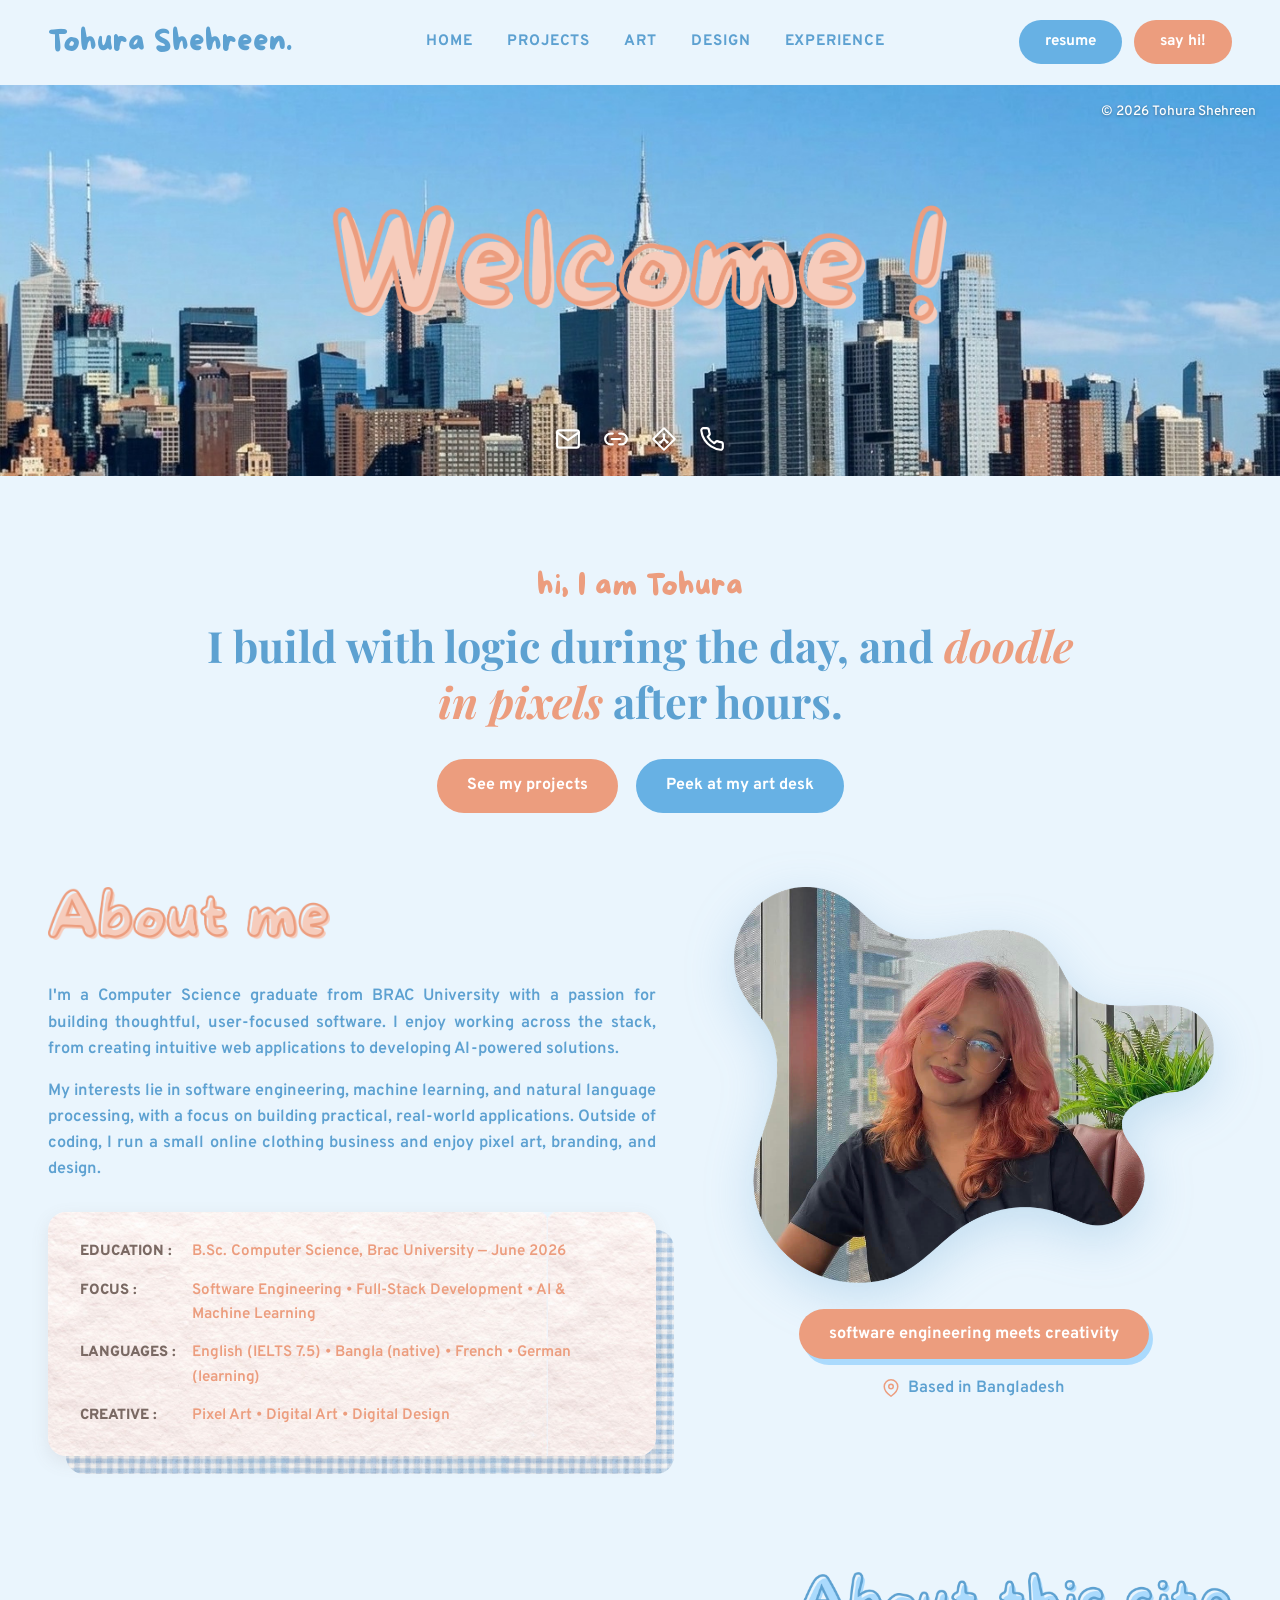
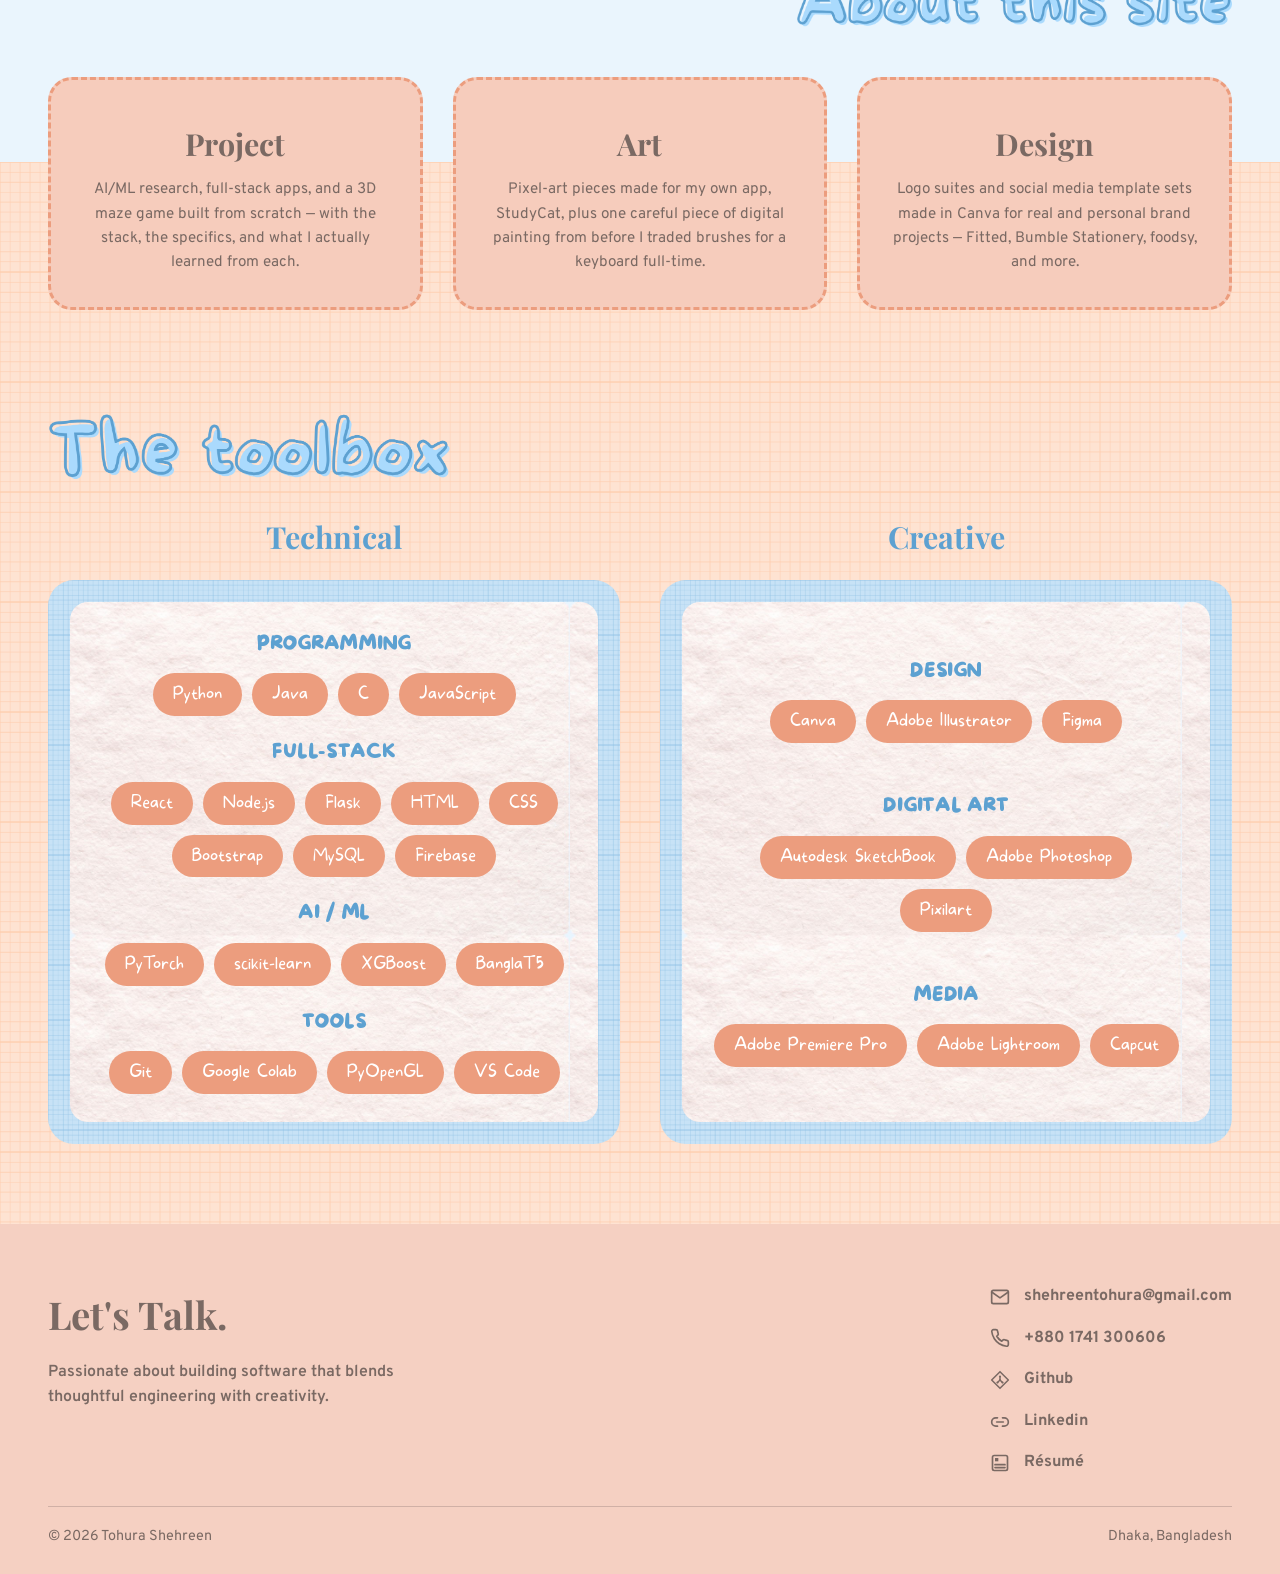
==== index.html @ 6f920553 "Add files via upload" ====
<!DOCTYPE html>
<html lang="en">
<head>
<meta charset="UTF-8">
<meta name="viewport" content="width=device-width, initial-scale=1.0">
<title>Tohura Shehreen — Portfolio</title>
<meta name="description" content="Tohura Shehreen — Computer Science graduate who builds with logic during the day and doodles in pixels after hours.">
<link rel="stylesheet" href="home.css">
</head>
<body class="home">

<header class="site-nav">
  <div class="wrap nav-inner">
    <a href="index.html" class="logo">Tohura Shehreen.</a>
    <nav class="nav-links" id="navLinks">
      <a href="index.html">HOME</a>
      <a href="projects.html">PROJECTS</a>
      <a href="art.html">ART</a>
      <a href="design.html">DESIGN</a>
      <a href="experience.html">EXPERIENCE</a>
      <a href="assets/Tohura_Shehreen_Resume.pdf" target="_blank" rel="noopener" class="nav-mobile-only">RESUME</a>
      <a href="mailto:shehreentohura@gmail.com" class="nav-mobile-only">SAY HI!</a>
    </nav>
    <div class="nav-actions">
      <a class="btn btn-blue" href="assets/Tohura_Shehreen_Resume.pdf" target="_blank" rel="noopener">resume</a>
      <a class="btn btn-coral" href="mailto:shehreentohura@gmail.com">say hi!</a>
      <button class="menu-toggle" id="menuToggle" aria-label="Toggle menu" aria-expanded="false"><span></span></button>
    </div>
  </div>
</header>

<section class="hero">
  <img src="assets/img/hero-skyline.jpg" alt="New York City skyline on a clear day" class="hero-photo">
  <span class="hero-copyright">© 2026 Tohura Shehreen</span>
  <img src="assets/img/text-welcome.png" alt="Welcome!" class="hero-welcome">
  <div class="hero-icons">
    <a href="mailto:shehreentohura@gmail.com" aria-label="Email me">
      <svg viewBox="0 0 24 24" fill="none" stroke="currentColor" stroke-width="2" stroke-linecap="round" stroke-linejoin="round"><path d="M4 4h16c1.1 0 2 .9 2 2v12c0 1.1-.9 2-2 2H4c-1.1 0-2-.9-2-2V6c0-1.1.9-2 2-2z"/><polyline points="22,6 12,13 2,6"/></svg>
    </a>
    <a href="https://www.linkedin.com/" target="_blank" rel="noopener" aria-label="LinkedIn">
      <svg viewBox="0 0 24 24" fill="none" stroke="currentColor" stroke-width="2" stroke-linecap="round" stroke-linejoin="round"><path d="M9 17H7A5 5 0 0 1 7 7h2"/><path d="M15 7h2a5 5 0 1 1 0 10h-2"/><line x1="8" y1="12" x2="16" y2="12"/></svg>
    </a>
    <a href="https://github.com/tohura-shehreen" target="_blank" rel="noopener" aria-label="GitHub">
      <svg viewBox="0 0 24 24" fill="none" stroke="currentColor" stroke-width="1.8" stroke-linecap="round" stroke-linejoin="round"><path d="M12 2 L22 12 L12 22 L2 12 Z"/><circle cx="12" cy="8" r="1.3" fill="currentColor" stroke="none"/><circle cx="9" cy="15" r="1.3" fill="currentColor" stroke="none"/><circle cx="15" cy="15" r="1.3" fill="currentColor" stroke="none"/><line x1="12" y1="9.3" x2="12" y2="12"/><line x1="12" y1="12" x2="9" y2="15"/><line x1="12" y1="12" x2="15" y2="15"/></svg>
    </a>
    <a href="tel:+8801741300606" aria-label="Call me">
      <svg viewBox="0 0 24 24" fill="none" stroke="currentColor" stroke-width="2" stroke-linecap="round" stroke-linejoin="round"><path d="M22 16.92v3a2 2 0 0 1-2.18 2 19.79 19.79 0 0 1-8.63-3.07 19.5 19.5 0 0 1-6-6 19.79 19.79 0 0 1-3.07-8.67A2 2 0 0 1 4.11 2h3a2 2 0 0 1 2 1.72c.127.96.361 1.903.7 2.81a2 2 0 0 1-.45 2.11L8.09 9.91a16 16 0 0 0 6 6l1.27-1.27a2 2 0 0 1 2.11-.45c.907.339 1.85.573 2.81.7A2 2 0 0 1 22 16.92z"/></svg>
    </a>
  </div>
</section>

<main>

  <section class="intro">
    <div class="wrap">
      <p class="hi script">hi, I am Tohura</p>
      <h1>I build with logic during the day, and <em>doodle in pixels</em> after hours.</h1>
      <div class="intro-actions">
        <a class="btn btn-coral" href="projects.html">See my projects</a>
        <a class="btn btn-blue" href="art.html">Peek at my art desk</a>
      </div>
    </div>
  </section>

  <section class="about-me" id="about">
    <div class="wrap about-grid">
      <div>
        <img src="assets/img/text-aboutme.png" alt="About me" class="heading-img heading-aboutme">
        <p>I'm a Computer Science graduate from BRAC University with a passion for building thoughtful, user-focused software. I enjoy working across the stack, from creating intuitive web applications to developing AI-powered solutions.</p>
        <p>My interests lie in software engineering, machine learning, and natural language processing, with a focus on building practical, real-world applications. Outside of coding, I run a small online clothing business and enjoy pixel art, branding, and design.</p>

        <div class="fact-card">
          <div class="ribbon" aria-hidden="true"></div>
          <dl class="card">
            <dt>EDUCATION</dt>
            <dd>B.Sc. Computer Science, Brac University — June 2026</dd>
            <dt>FOCUS</dt>
            <dd>Software Engineering • Full-Stack Development • AI &amp; Machine Learning</dd>
            <dt>LANGUAGES</dt>
            <dd>English (IELTS 7.5) • Bangla (native) • French • German (learning)</dd>
            <dt>CREATIVE</dt>
            <dd>Pixel Art • Digital Art • Digital Design</dd>
          </dl>
        </div>
      </div>

      <div class="about-photo">
        <div class="blob-frame">
          <img src="assets/img/portrait-blob.png" alt="Portrait of Tohura Shehreen indoors, with pink hair and glasses, in front of a window with a plant.">
        </div>
        <div class="tagline-badge">
          <span>software engineering meets creativity</span>
        </div>
        <p class="based-in">
          <svg viewBox="0 0 24 24" fill="none" stroke="currentColor" stroke-width="2" stroke-linecap="round" stroke-linejoin="round"><path d="M21 10c0 7-9 13-9 13s-9-6-9-13a9 9 0 0 1 18 0z"/><circle cx="12" cy="10" r="3"/></svg>
          Based in Bangladesh
        </p>
      </div>
    </div>
  </section>

  <div class="checker-wrap">
  <section class="about-site">
    <div class="wrap">
      <div class="about-site-head">
        <img src="assets/img/text-aboutsite.png" alt="About this site" class="heading-img heading-aboutsite">
      </div>
      <div class="site-cards">
        <a class="site-card" href="projects.html">
          <h3>Project</h3>
          <p>AI/ML research, full-stack apps, and a 3D maze game built from scratch — with the stack, the specifics, and what I actually learned from each.</p>
        </a>
        <a class="site-card" href="art.html">
          <h3>Art</h3>
          <p>Pixel-art pieces made for my own app, StudyCat, plus one careful piece of digital painting from before I traded brushes for a keyboard full-time.</p>
        </a>
        <a class="site-card" href="design.html">
          <h3>Design</h3>
          <p>Logo suites and social media template sets made in Canva for real and personal brand projects — Fitted, Bumble Stationery, foodsy, and more.</p>
        </a>
      </div>
    </div>
  </section>

  <section class="toolbox" id="experience">
    <div class="wrap">
      <img src="assets/img/text-toolbox.png" alt="The toolbox" class="heading-img heading-toolbox">
      <div class="toolbox-cols">

        <div class="toolbox-col technical">
          <h3>Technical</h3>
          <div class="gingham-frame">
            <div class="paper-panel">
              <div class="tool-group">
                <h4>PROGRAMMING</h4>
                <div class="tool-chips">
                  <span>Python</span><span>Java</span><span>C</span><span>JavaScript</span>
                </div>
              </div>
              <div class="tool-group">
                <h4>FULL-STACK</h4>
                <div class="tool-chips">
                  <span>React</span><span>Node.js</span><span>Flask</span><span>HTML</span><span>CSS</span><span>Bootstrap</span><span>MySQL</span><span>Firebase</span>
                </div>
              </div>
              <div class="tool-group">
                <h4>AI / ML</h4>
                <div class="tool-chips">
                  <span>PyTorch</span><span>scikit-learn</span><span>XGBoost</span><span>BanglaT5</span>
                </div>
              </div>
              <div class="tool-group">
                <h4>TOOLS</h4>
                <div class="tool-chips">
                  <span>Git</span><span>Google Colab</span><span>PyOpenGL</span><span>VS Code</span>
                </div>
              </div>
            </div>
          </div>
        </div>

        <div class="toolbox-col creative">
          <h3>Creative</h3>
          <div class="gingham-frame">
            <div class="paper-panel">
              <div class="tool-group">
                <h4>DESIGN</h4>
                <div class="tool-chips">
                  <span>Canva</span><span>Adobe Illustrator</span><span>Figma</span>
                </div>
              </div>
              <div class="tool-group">
                <h4>DIGITAL ART</h4>
                <div class="tool-chips">
                  <span>Autodesk SketchBook</span><span>Adobe Photoshop</span><span>Pixilart</span>
                </div>
              </div>
              <div class="tool-group">
                <h4>MEDIA</h4>
                <div class="tool-chips">
                  <span>Adobe Premiere Pro</span><span>Adobe Lightroom</span><span>Capcut</span>
                </div>
              </div>
            </div>
          </div>
        </div>

      </div>
    </div>
  </section>
  </div>

</main>

<footer class="site-footer">
  <div class="wrap">
    <div class="footer-grid">
      <div>
        <h2>Let's Talk.</h2>
        <p>Passionate about building software that blends thoughtful engineering with creativity.</p>
      </div>
      <ul class="contact-list">
        <li>
          <svg viewBox="0 0 24 24" fill="none" stroke="currentColor" stroke-width="2" stroke-linecap="round" stroke-linejoin="round"><path d="M4 4h16c1.1 0 2 .9 2 2v12c0 1.1-.9 2-2 2H4c-1.1 0-2-.9-2-2V6c0-1.1.9-2 2-2z"/><polyline points="22,6 12,13 2,6"/></svg>
          <a href="mailto:shehreentohura@gmail.com">shehreentohura@gmail.com</a>
        </li>
        <li>
          <svg viewBox="0 0 24 24" fill="none" stroke="currentColor" stroke-width="2" stroke-linecap="round" stroke-linejoin="round"><path d="M22 16.92v3a2 2 0 0 1-2.18 2 19.79 19.79 0 0 1-8.63-3.07 19.5 19.5 0 0 1-6-6 19.79 19.79 0 0 1-3.07-8.67A2 2 0 0 1 4.11 2h3a2 2 0 0 1 2 1.72c.127.96.361 1.903.7 2.81a2 2 0 0 1-.45 2.11L8.09 9.91a16 16 0 0 0 6 6l1.27-1.27a2 2 0 0 1 2.11-.45c.907.339 1.85.573 2.81.7A2 2 0 0 1 22 16.92z"/></svg>
          <a href="tel:+8801741300606">+880 1741 300606</a>
        </li>
        <li>
          <svg viewBox="0 0 24 24" fill="none" stroke="currentColor" stroke-width="1.8" stroke-linecap="round" stroke-linejoin="round"><path d="M12 2 L22 12 L12 22 L2 12 Z"/><circle cx="12" cy="8" r="1.3" fill="currentColor" stroke="none"/><circle cx="9" cy="15" r="1.3" fill="currentColor" stroke="none"/><circle cx="15" cy="15" r="1.3" fill="currentColor" stroke="none"/><line x1="12" y1="9.3" x2="12" y2="12"/><line x1="12" y1="12" x2="9" y2="15"/><line x1="12" y1="12" x2="15" y2="15"/></svg>
          <a href="https://github.com/tohura-shehreen" target="_blank" rel="noopener">Github</a>
        </li>
        <li>
          <svg viewBox="0 0 24 24" fill="none" stroke="currentColor" stroke-width="2" stroke-linecap="round" stroke-linejoin="round"><path d="M9 17H7A5 5 0 0 1 7 7h2"/><path d="M15 7h2a5 5 0 1 1 0 10h-2"/><line x1="8" y1="12" x2="16" y2="12"/></svg>
          <a href="https://www.linkedin.com/" target="_blank" rel="noopener">Linkedin</a>
        </li>
        <li>
          <svg viewBox="0 0 24 24" fill="none" stroke="currentColor" stroke-width="2" stroke-linecap="round" stroke-linejoin="round"><rect x="3" y="3" width="18" height="18" rx="2"/><rect x="6" y="6" width="4" height="4" fill="currentColor" stroke="none"/><line x1="6" y1="14" x2="18" y2="14"/><line x1="6" y1="17.5" x2="18" y2="17.5"/></svg>
          <a href="assets/Tohura_Shehreen_Resume.pdf" target="_blank" rel="noopener">Résumé</a>
        </li>
      </ul>
    </div>
    <div class="footer-bottom">
      <span>© 2026 Tohura Shehreen</span>
      <span>Dhaka, Bangladesh</span>
    </div>
  </div>
</footer>

<script>
  const toggle = document.getElementById('menuToggle');
  const links = document.getElementById('navLinks');
  if (toggle && links) {
    toggle.addEventListener('click', () => {
      const open = links.classList.toggle('open');
      toggle.setAttribute('aria-expanded', String(open));
    });
  }
</script>
</body>
</html>
---- home.css ----
/* =========================================================
   TOHURA SHEHREEN — HOME PAGE (exact redesign)
   Fonts: More Sugar (script), Playful Display (bubble display),
   Playfair Display (serif), Overpass (body/sans)
   ========================================================= */

@import url('https://fonts.googleapis.com/css2?family=Overpass:wght@400;500;600;700;800&family=Playfair+Display:ital,wght@0,600;0,700;0,800;1,600;1,700&family=Shantell+Sans:wght@300;400;500;700&family=Fredoka:wght@500;600;700&display=swap');

/* ---------------------------------------------------------
   Local font files — drop your .ttf files into assets/fonts/
   using these exact names (or edit the paths below to match
   whatever you named them). TTF works natively in all
   browsers, no conversion needed.
---------------------------------------------------------- */
@font-face{
  font-family: 'More Sugar';
  src: url('assets/fonts/MoreSugar-Regular.ttf') format('truetype');
  font-weight: 400;
  font-display: swap;
}
@font-face{
  font-family: 'More Sugar';
  src: url('assets/fonts/MoreSugar-Thin.ttf') format('truetype');
  font-weight: 300;
  font-display: swap;
}
@font-face{
  font-family: 'Playful Display';
  src: url('assets/fonts/PlayfulDisplay-Regular.ttf') format('truetype');
  font-weight: 600;
  font-display: swap;
}

:root{
  /* colors sampled directly from the mockup */
  --page-bg:     #EAF5FD;
  --blue:        #5DA1D1;
  --blue-btn:    #67B1E4;
  --blue-fill:   #AADAFD;
  --coral:       #EC9D7E;
  --peach-fill:  #F6CCBC;
  --peach-card:  #F6CCBC;
  --footer-peach:#F5D0C2;
  --ink:         #7A6963;
  --white: #ffffff;

  --font-script: 'More Sugar', 'Shantell Sans', cursive;
  --font-display: 'Playful Display', 'Fredoka', sans-serif;
  --font-serif: 'Playfair Display', Georgia, serif;
  --font-body: 'Overpass', sans-serif;
}

*, *::before, *::after{ box-sizing: border-box; }

body.home{
  margin: 0;
  background: var(--page-bg);
  color: var(--ink);
  font-family: var(--font-body);
  line-height: 1.6;
  -webkit-font-smoothing: antialiased;
}

.home img{ max-width: 100%; display: block; }
.home a{ text-decoration: none; color: inherit; }
.home ul{ margin:0; padding:0; list-style:none; }

.home .wrap{
  max-width: 1280px;
  margin: 0 auto;
  padding: 0 48px;
}

/* bubble / outlined display text — approximates "Playful Display" */
.bubble{
  font-family: var(--font-display);
  font-weight: 700;
  letter-spacing: 0.01em;
  -webkit-text-stroke: 2.5px var(--coral);
  paint-order: stroke fill;
  color: var(--peach-fill);
  text-shadow: 3px 4px 0 rgba(236,157,126,0.45);
  display: inline-block;
}
.bubble.blue{
  -webkit-text-stroke: 2.5px var(--blue);
  color: var(--blue-fill);
  text-shadow: 3px 4px 0 rgba(93,161,209,0.35);
}

/* handwritten script — approximates "More Sugar" */
.script{
  font-family: var(--font-script);
  color: var(--coral);
}

/* =========================================================
   NAV
   ========================================================= */
.home .site-nav{
  background: var(--page-bg);
  padding: 18px 0;
}
.home .nav-inner{
  display: flex;
  align-items: center;
  justify-content: space-between;
  gap: 24px;
}
.home .logo{
  font-family: var(--font-script);
  font-weight: 400;
  font-size: 1.9rem;
  color: var(--blue);
}
.home .nav-links{
  display: flex;
  gap: 34px;
}
.home .nav-links a{
  font-family: var(--font-body);
  font-weight: 700;
  font-size: 0.95rem;
  letter-spacing: 0.06em;
  color: var(--blue);
  text-transform: uppercase;
}
.home .nav-links a:hover{ opacity: 0.75; }
.home .nav-mobile-only{ display: none; }
.home .nav-actions{ display: flex; gap: 12px; }
.home .btn{
  display: inline-flex;
  align-items: center;
  padding: 10px 26px;
  border-radius: 999px;
  font-family: var(--font-body);
  font-weight: 700;
  font-size: 0.95rem;
}
.home .btn-blue{ background: var(--blue-btn); color: #fff; }
.home .btn-coral{ background: var(--coral); color: #fff; }
.home .btn:hover{ filter: brightness(1.06); }

.home .menu-toggle{
  display: none;
  background: var(--white);
  border: 1.5px solid var(--blue);
  border-radius: 10px;
  width: 40px; height: 38px;
  align-items: center; justify-content: center;
}
.home .menu-toggle span, .home .menu-toggle span::before, .home .menu-toggle span::after{
  content:""; display:block; width: 18px; height: 2px; background: var(--blue); position: relative; border-radius: 2px;
}
.home .menu-toggle span::before{ position:absolute; top:-6px; }
.home .menu-toggle span::after{ position:absolute; top:6px; }

/* =========================================================
   HERO BANNER
   ========================================================= */
.home .hero{
  position: relative;
  width: 100%;
  line-height: 0;
  overflow: hidden;
}
.home .hero-photo{ width: 100%; height: auto; display: block; }

.home .hero-copyright{
  position: absolute;
  top: 18px; right: 24px;
  color: #fff;
  font-family: var(--font-body);
  font-size: 0.85rem;
  font-weight: 500;
  text-shadow: 0 1px 3px rgba(0,0,0,0.35);
  line-height: normal;
}

.home .hero-welcome{
  position: absolute;
  top: 46%; left: 50%;
  transform: translate(-50%, -50%);
  width: clamp(340px, 48vw, 680px);
  height: auto;
}

.home .hero-icons{
  position: absolute;
  bottom: 6%; left: 50%;
  transform: translateX(-50%);
  display: flex;
  gap: 22px;
  line-height: normal;
}
.home .hero-icons a{
  display: flex;
  align-items: center;
  justify-content: center;
  color: #fff;
  transition: transform 0.25s var(--ease, ease), filter 0.25s ease;
}
.home .hero-icons svg{
  width: 26px; height: 26px;
  transition: width 0.25s var(--ease, ease), height 0.25s var(--ease, ease);
  filter: drop-shadow(0 1px 3px rgba(0,0,0,0.35));
}
.home .hero-icons a:hover svg,
.home .hero-icons a:focus-visible svg{
  width: 38px; height: 38px;
}
.home .hero-icons a:hover,
.home .hero-icons a:focus-visible{
  transform: translateY(-4px);
}
.home .hero-icons a:focus-visible{ outline: none; }

/* =========================================================
   INTRO
   ========================================================= */
.home .intro{
  text-align: center;
  padding: 56px 0 44px;
}
.home .intro .hi{
  font-size: 1.9rem;
  font-weight: 400;
  margin-bottom: 6px;
}
.home .intro h1{
  font-family: var(--font-serif);
  font-weight: 700;
  color: var(--blue);
  font-size: clamp(1.9rem, 3.6vw, 2.7rem);
  line-height: 1.3;
  max-width: 900px;
  margin: 0 auto;
}
.home .intro h1 em{
  font-style: italic;
  color: var(--coral);
}
.home .intro-actions{
  margin-top: 30px;
  display: flex;
  justify-content: center;
  gap: 18px;
}
.home .intro-actions .btn{ padding: 14px 30px; font-size: 1rem; }

/* =========================================================
   ABOUT ME
   ========================================================= */
.home .about-me{ padding: 30px 0 70px; }
.home .about-grid{
  display: grid;
  grid-template-columns: 1fr 0.85fr;
  gap: 60px;
  align-items: start;
}
.home .heading-aboutme{
  width: clamp(200px, 22vw, 300px);
  margin: 0 0 18px;
}
.home .about-me p{
  color: var(--blue);
  font-weight: 600;
  text-align: justify;
  margin-bottom: 16px;
  font-size: 1.02rem;
}

.home .fact-card{
  position: relative;
  margin-top: 30px;
  width: fit-content;
  max-width: 100%;
}
.home .fact-card .ribbon{
  position: absolute;
  right: -18px;
  bottom: -18px;
  width: 100%;
  height: 100%;
  background-image: url('assets/textures/gingham-blue.jpg');
  background-size: 220px;
  border-radius: 18px;
  z-index: 0;
}
.home .fact-card .card{
  position: relative;
  z-index: 1;
  background-image: url('assets/textures/paper.jpg');
  background-size: 500px;
  border-radius: 18px;
  padding: 28px 32px;
  display: grid;
  grid-template-columns: auto 1fr;
  gap: 14px 16px;
  box-shadow: 0 6px 18px rgba(122,105,99,0.12);
}
.home .fact-card dt{
  font-weight: 800;
  font-size: 0.92rem;
  color: var(--ink);
  white-space: nowrap;
}
.home .fact-card dt::after{ content: " :"; }
.home .fact-card dd{
  margin: 0;
  font-weight: 600;
  color: var(--coral);
  font-size: 0.95rem;
}

.home .about-photo{ text-align: center; }
.home .blob-frame{
  width: min(480px, 100%);
  margin: 0 auto;
  filter: drop-shadow(0 14px 24px rgba(93,161,209,0.28));
}
.home .blob-frame img{ width: 100%; height: auto; display: block; }

.home .tagline-badge{
  display: inline-block;
  position: relative;
  margin-top: 26px;
}
.home .tagline-badge::before{
  content: "";
  position: absolute;
  inset: 4px -4px -6px 4px;
  background: var(--blue-fill);
  border-radius: 999px;
  z-index: 0;
}
.home .tagline-badge span{
  position: relative;
  z-index: 1;
  display: block;
  background: var(--coral);
  color: #fff;
  font-weight: 700;
  padding: 12px 30px;
  border-radius: 999px;
  font-size: 1.02rem;
}
.home .based-in{
  margin-top: 16px;
  color: var(--blue);
  font-weight: 700;
  display: flex;
  align-items: center;
  justify-content: center;
  gap: 8px;
}
.home .based-in svg{ width: 18px; height: 18px; color: var(--coral); }

/* =========================================================
   ABOUT THIS SITE
   ========================================================= */
.home .checker-wrap{
  position: relative;
  overflow: hidden;
}
.home .checker-wrap::before{
  content: "";
  position: absolute;
  left: 0; right: 0; top: 220px; bottom: 0;
  background-image: url('assets/textures/checkered-peach.png');
  background-repeat: repeat;
  background-size: 110px 110px;
  z-index: 0;
}
.home .checker-wrap .wrap{ position: relative; z-index: 1; }

.home .about-site{
  padding: 30px 0 60px;
  position: relative;
}
.home .about-site .wrap{ position: relative; z-index: 1; }
.home .about-site-head{
  text-align: right;
  margin-bottom: 40px;
}
.home .heading-img{ height: auto; display: inline-block; }
.home .heading-aboutsite{ width: clamp(280px, 34vw, 460px); }

.home .site-cards{
  display: grid;
  grid-template-columns: repeat(3, 1fr);
  gap: 30px;
}
.home .site-card{
  background: var(--peach-card);
  border: 3px dashed var(--coral);
  border-radius: 24px;
  padding: 40px 26px 32px;
  position: relative;
  text-align: center;
}
.home .site-card h3{
  font-family: var(--font-serif);
  font-weight: 700;
  color: var(--ink);
  font-size: 1.9rem;
  margin: 0 0 10px;
}
.home .site-card p{
  color: var(--ink);
  font-size: 0.95rem;
  margin: 0;
}

/* =========================================================
   TOOLBOX
   ========================================================= */
.home .toolbox{ padding: 40px 0 80px; }
.home .heading-toolbox{
  width: clamp(260px, 32vw, 420px);
  display: block;
  margin-bottom: 30px;
}
.home .toolbox-cols{
  display: grid;
  grid-template-columns: 1fr 1fr;
  gap: 40px;
  align-items: stretch;
}
.home .toolbox-col{
  display: flex;
  flex-direction: column;
}
.home .toolbox-col h3{
  font-family: var(--font-serif);
  font-weight: 700;
  font-size: 1.9rem;
  text-align: center;
  margin: 0 0 18px;
}
.home .toolbox-col.technical h3{ color: var(--blue); }
.home .toolbox-col.creative h3{ color: var(--blue); }

.home .gingham-frame{
  padding: 22px;
  border-radius: 26px;
  flex: 1;
  display: flex;
  flex-direction: column;
}
.home .toolbox-col.technical .gingham-frame{
  background-image: url('assets/textures/checkered-blue.png');
  background-size: 55px 55px;
}
.home .toolbox-col.creative .gingham-frame{
  background-image: url('assets/textures/checkered-blue.png');
  background-size: 55px 55px;
}
.home .paper-panel{
  background-image: url('assets/textures/paper.jpg');
  background-size: 500px;
  border-radius: 18px;
  padding: 28px 30px;
  flex: 1;
  display: flex;
  flex-direction: column;
  justify-content: space-evenly;
}
.home .tool-group{ margin-bottom: 22px; }
.home .tool-group:last-child{ margin-bottom: 0; }
.home .tool-group h4{
  text-align: center;
  font-family: var(--font-script);
  font-weight: 700;
  letter-spacing: 0.04em;
  color: var(--blue);
  font-size: 1.15rem;
  margin: 0 0 14px;
}
.home .tool-chips{
  display: flex;
  flex-wrap: wrap;
  justify-content: center;
  gap: 10px;
}
.home .tool-chips span{
  background: var(--coral);
  color: #fff;
  font-family: var(--font-script);
  font-weight: 300;
  font-size: 1.05rem;
  padding: 8px 20px;
  border-radius: 999px;
}

/* =========================================================
   FOOTER
   ========================================================= */
.home .site-footer{
  background: var(--footer-peach);
  padding: 60px 0 26px;
}
.home .footer-grid{
  display: flex;
  justify-content: space-between;
  gap: 30px;
  flex-wrap: wrap;
  padding-bottom: 30px;
}
.home .footer-grid h2{
  font-family: var(--font-serif);
  font-weight: 700;
  font-size: 2.4rem;
  color: var(--ink);
  margin: 0 0 14px;
}
.home .footer-grid > div:first-child p{
  color: var(--ink);
  font-weight: 600;
  max-width: 36ch;
  margin: 0;
}
.home .contact-list{
  display: grid;
  gap: 16px;
  margin-left: auto;
  width: fit-content;
}
.home .contact-list li{
  display: grid;
  grid-template-columns: 24px 1fr;
  align-items: center;
  gap: 12px;
  font-weight: 700;
  color: var(--ink);
}
.home .contact-list li a{
  justify-self: start;
  display: inline-block;
  transform-origin: left center;
  transition: transform 0.25s ease;
}
.home .contact-list svg{
  width: 20px; height: 20px;
  flex-shrink: 0;
  justify-self: center;
  transition: transform 0.25s ease;
}
.home .contact-list li:hover svg{ transform: scale(1.35); }
.home .contact-list li:hover a{ transform: scale(1.15); }
.home .footer-bottom{
  border-top: 1px solid rgba(122,105,99,0.3);
  padding-top: 18px;
  display: flex;
  justify-content: space-between;
  font-size: 0.9rem;
  color: var(--ink);
}

/* =========================================================
   RESPONSIVE
   ========================================================= */
@media (max-width: 980px){
  .home .about-grid{ grid-template-columns: 1fr; }
  .home .site-cards{ grid-template-columns: 1fr; }
  .home .toolbox-cols{ grid-template-columns: 1fr; }
  .home .site-card{ padding-top: 40px; }
  .home .about-photo{ order: -1; }
}

@media (max-width: 720px){
  .home .wrap{ padding: 0 22px; }
  .home .nav-inner{ position: relative; }
  .home .nav-links{ display: none; }
  .home .nav-actions .btn{ display: none; }
  .home .menu-toggle{ display: flex; }
  .home .nav-links.open{
    display: flex;
    position: absolute;
    top: calc(100% + 18px); left: 0; right: 0;
    background: var(--page-bg);
    flex-direction: column;
    padding: 16px 22px 22px;
    gap: 14px;
    z-index: 20;
    box-shadow: 0 12px 20px rgba(93,161,209,0.15);
    border-radius: 0 0 18px 18px;
  }
  .home .nav-links.open a{ font-size: 1rem; }
  .home .nav-links.open .nav-mobile-only{
    display: inline-flex;
    margin-top: 4px;
    padding: 10px 20px;
    border-radius: 999px;
    width: fit-content;
    font-weight: 700;
  }
  .home .nav-links.open a.nav-mobile-only:nth-of-type(1),
  .home .nav-links.open a[href*="Resume"]{ background: var(--blue-btn); color: #fff; }
  .home .nav-links.open a[href^="mailto"]{ background: var(--coral); color: #fff; }
  .home .site-nav{ position: relative; }
  .home .hero-hotspots a{ width: 30px; height: 30px; }
  .home .footer-grid{ flex-direction: column; }
  .home .contact-list{ margin-left: 0; }
  .home .footer-bottom{ flex-direction: column; gap: 6px; }
}

@media (max-width: 480px){
  .home .logo{ font-size: 1.5rem; }
  .home .intro-actions{ flex-direction: column; align-items: center; }
}
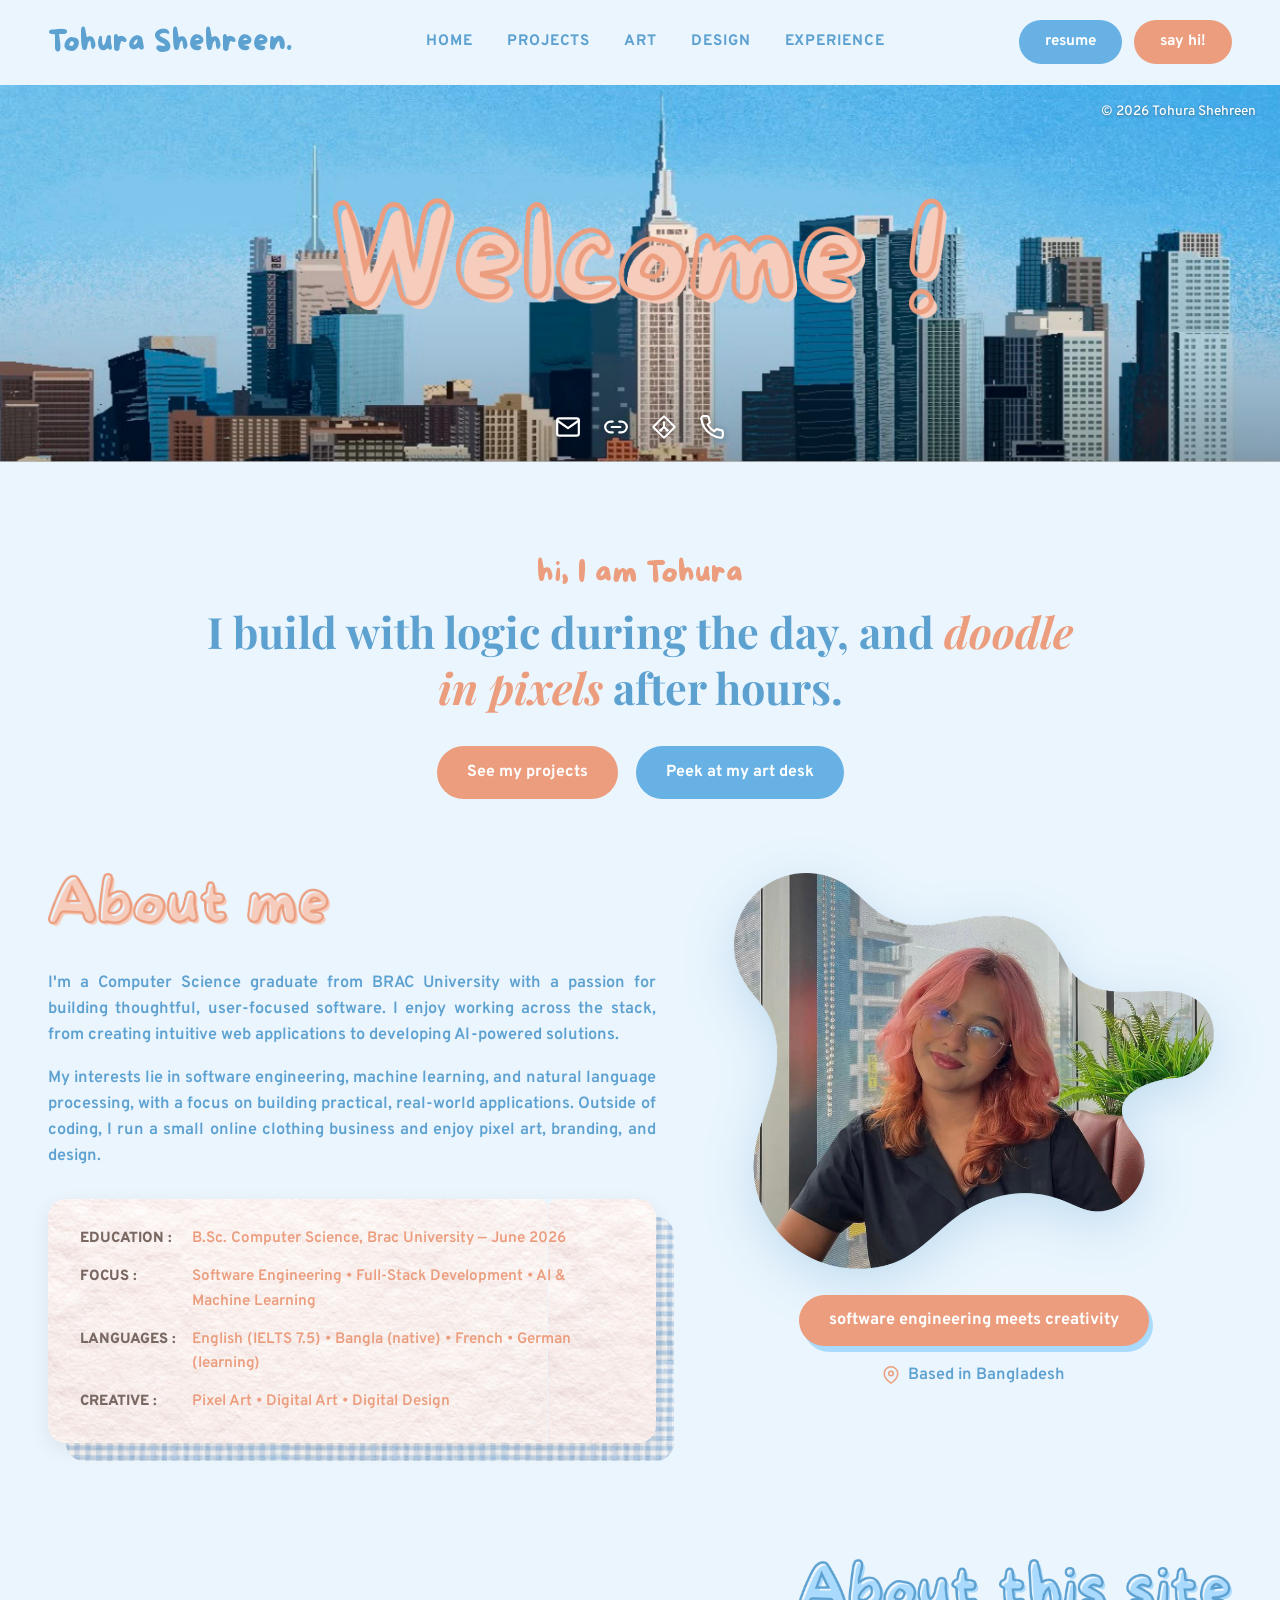
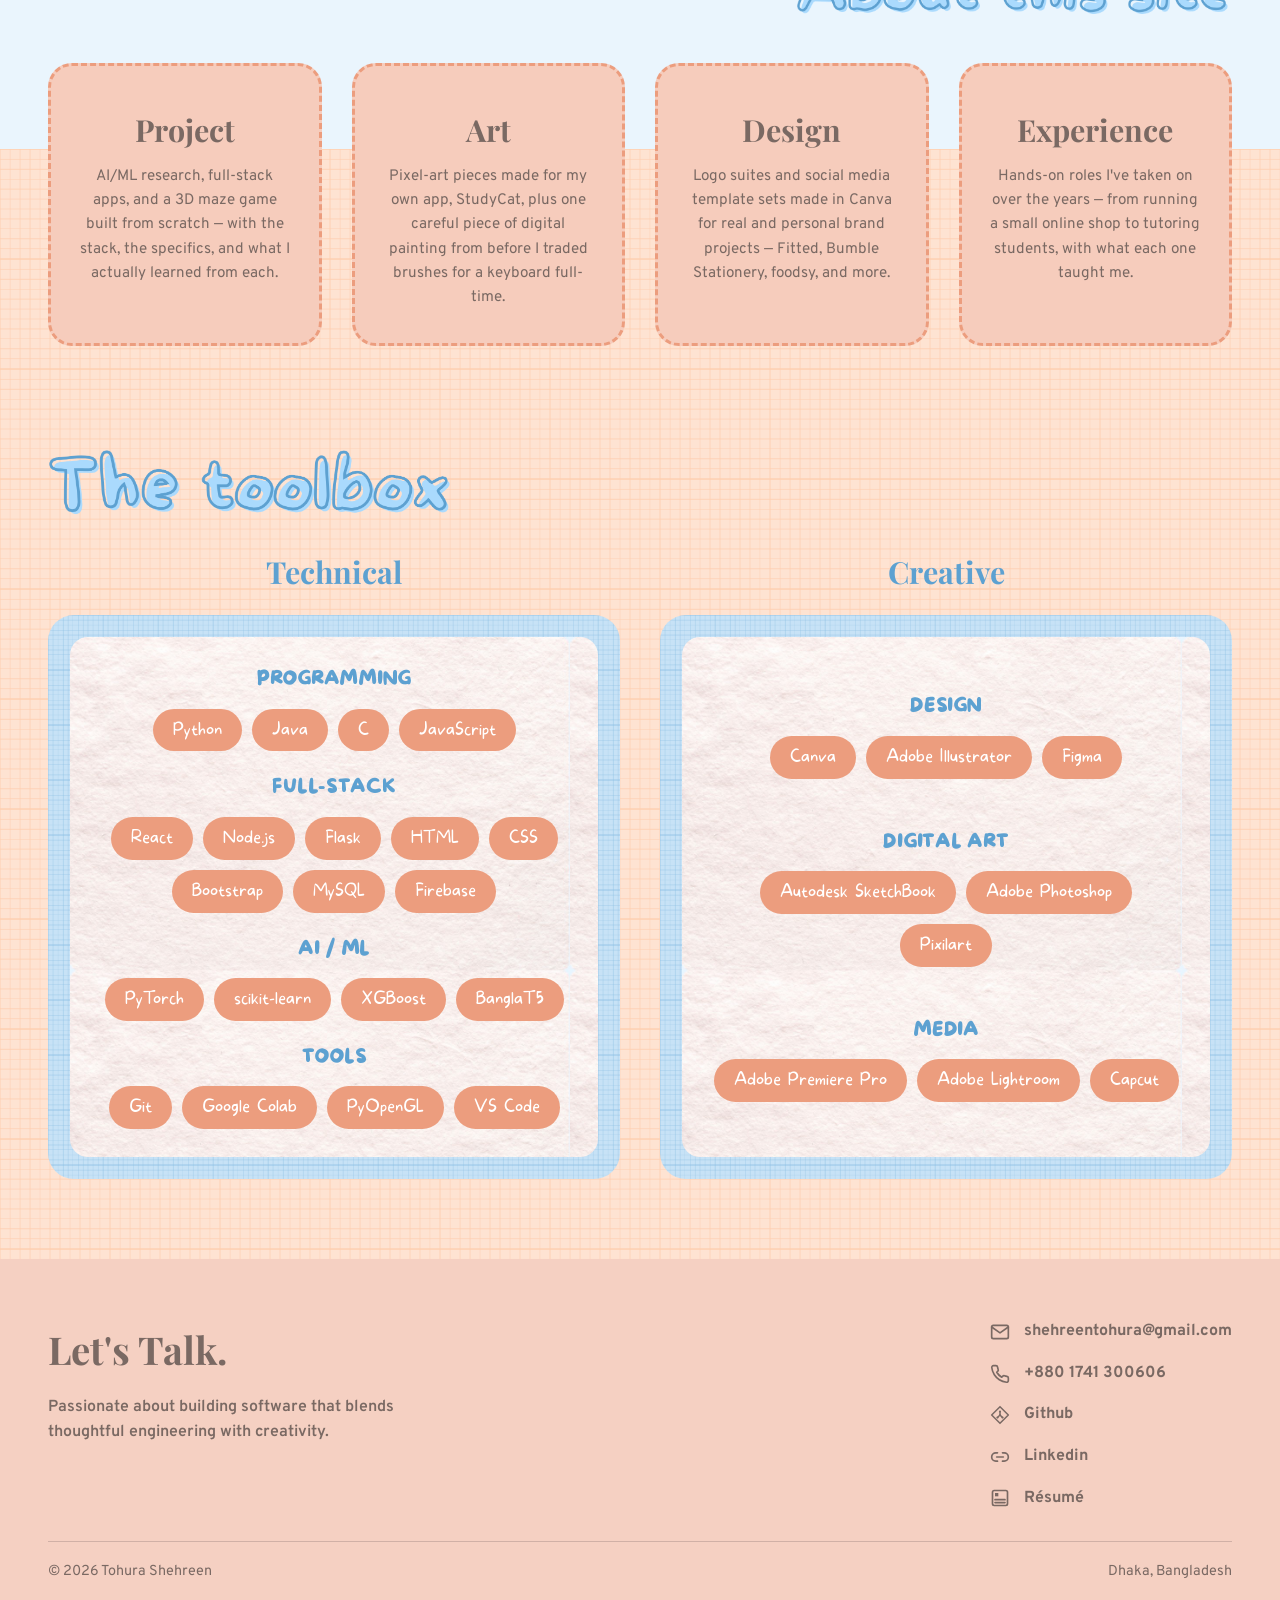
==== commit fda874b5: "Add files via upload" ====
--- a/index.html
+++ b/index.html
@@ -30,7 +30,7 @@
 </header>
 
 <section class="hero">
-  <img src="assets/img/hero-skyline.jpg" alt="New York City skyline on a clear day" class="hero-photo">
+  <img src="assets/img/hero-skyline-pixel.png" alt="New York City skyline on a clear day" class="hero-photo">
   <span class="hero-copyright">© 2026 Tohura Shehreen</span>
   <img src="assets/img/text-welcome.png" alt="Welcome!" class="hero-welcome">
   <div class="hero-icons">
@@ -118,6 +118,10 @@
           <h3>Design</h3>
           <p>Logo suites and social media template sets made in Canva for real and personal brand projects — Fitted, Bumble Stationery, foodsy, and more.</p>
         </a>
+        <a class="site-card" href="experience.html">
+          <h3>Experience</h3>
+          <p>Hands-on roles I've taken on over the years — from running a small online shop to tutoring students, with what each one taught me.</p>
+        </a>
       </div>
     </div>
   </section>
@@ -229,15 +233,6 @@
   </div>
 </footer>
 
-<script>
-  const toggle = document.getElementById('menuToggle');
-  const links = document.getElementById('navLinks');
-  if (toggle && links) {
-    toggle.addEventListener('click', () => {
-      const open = links.classList.toggle('open');
-      toggle.setAttribute('aria-expanded', String(open));
-    });
-  }
-</script>
+<script src="script.js"></script>
 </body>
 </html>
--- a/home.css
+++ b/home.css
@@ -388,7 +388,7 @@
 
 .home .site-cards{
   display: grid;
-  grid-template-columns: repeat(3, 1fr);
+  grid-template-columns: repeat(auto-fit, minmax(240px, 1fr));
   gap: 30px;
 }
 .home .site-card{
@@ -398,6 +398,12 @@
   padding: 40px 26px 32px;
   position: relative;
   text-align: center;
+  transition: transform 0.28s ease, box-shadow 0.28s ease;
+}
+.home .site-card:hover{
+  transform: scale(1.06);
+  box-shadow: 0 16px 34px rgba(122,105,99,0.25);
+  z-index: 2;
 }
 .home .site-card h3{
   font-family: var(--font-serif);
@@ -562,9 +568,7 @@
    ========================================================= */
 @media (max-width: 980px){
   .home .about-grid{ grid-template-columns: 1fr; }
-  .home .site-cards{ grid-template-columns: 1fr; }
   .home .toolbox-cols{ grid-template-columns: 1fr; }
-  .home .site-card{ padding-top: 40px; }
   .home .about-photo{ order: -1; }
 }
 
@@ -609,3 +613,115 @@
   .home .logo{ font-size: 1.5rem; }
   .home .intro-actions{ flex-direction: column; align-items: center; }
 }
+
+/* =========================================================
+   CONTACT FALLBACK — modal shown when mailto:/tel: can't
+   hand off to a native app, plus the "copied" toast
+   ========================================================= */
+body.lb-lock{ overflow: hidden; }
+
+.contact-modal{
+  position: fixed;
+  inset: 0;
+  z-index: 1200;
+  display: none;
+  align-items: center;
+  justify-content: center;
+  padding: 24px;
+}
+.contact-modal.open{ display: flex; }
+.contact-modal-backdrop{
+  position: absolute;
+  inset: 0;
+  background: rgba(46, 38, 34, 0.58);
+  backdrop-filter: blur(2px);
+}
+.contact-modal-card{
+  position: relative;
+  z-index: 1;
+  width: min(360px, 92vw);
+  text-align: center;
+  background-image: url('assets/textures/paper.jpg');
+  background-size: 500px;
+  border-radius: 22px;
+  padding: 36px 28px 30px;
+  box-shadow: 0 24px 60px rgba(0,0,0,0.4);
+  animation: contact-modal-pop 0.22s ease;
+}
+@keyframes contact-modal-pop{
+  from{ opacity: 0; transform: scale(0.92); }
+  to{ opacity: 1; transform: scale(1); }
+}
+.contact-modal-close{
+  position: absolute;
+  top: -14px; right: -14px;
+  width: 38px; height: 38px;
+  border-radius: 50%;
+  border: 0;
+  background: var(--coral);
+  color: #fff;
+  font-size: 1.25rem;
+  line-height: 1;
+  display: flex;
+  align-items: center;
+  justify-content: center;
+  cursor: pointer;
+  box-shadow: 0 4px 12px rgba(122,105,99,0.35);
+  transition: transform 0.2s ease;
+}
+.contact-modal-close:hover{ transform: scale(1.08); }
+.contact-modal-name{
+  font-family: var(--font-serif);
+  font-weight: 700;
+  color: var(--ink);
+  font-size: 1.3rem;
+  margin: 0 0 4px;
+}
+.contact-modal-role{
+  color: var(--ink);
+  opacity: 0.7;
+  font-size: 0.9rem;
+  margin: 0 0 18px;
+}
+.contact-modal-value{
+  font-weight: 700;
+  color: var(--blue);
+  font-size: 1.05rem;
+  word-break: break-word;
+  margin: 0 0 20px;
+}
+.contact-modal-copy{
+  border: 0;
+  background: var(--blue-btn);
+  color: #fff;
+  font-weight: 700;
+  font-size: 0.95rem;
+  padding: 12px 30px;
+  border-radius: 999px;
+  cursor: pointer;
+  transition: transform 0.2s ease, filter 0.2s ease;
+}
+.contact-modal-copy:hover{ transform: scale(1.05); filter: brightness(1.05); }
+.contact-modal-copy.copied{ background: var(--coral); }
+
+.copy-toast{
+  position: fixed;
+  left: 50%;
+  bottom: 34px;
+  transform: translate(-50%, 20px);
+  z-index: 1300;
+  background: var(--ink);
+  color: #fff;
+  font-weight: 600;
+  font-size: 0.9rem;
+  padding: 12px 22px;
+  border-radius: 999px;
+  box-shadow: 0 10px 26px rgba(0,0,0,0.25);
+  opacity: 0;
+  pointer-events: none;
+  transition: opacity 0.25s ease, transform 0.25s ease;
+}
+.copy-toast.show{
+  opacity: 1;
+  transform: translate(-50%, 0);
+}
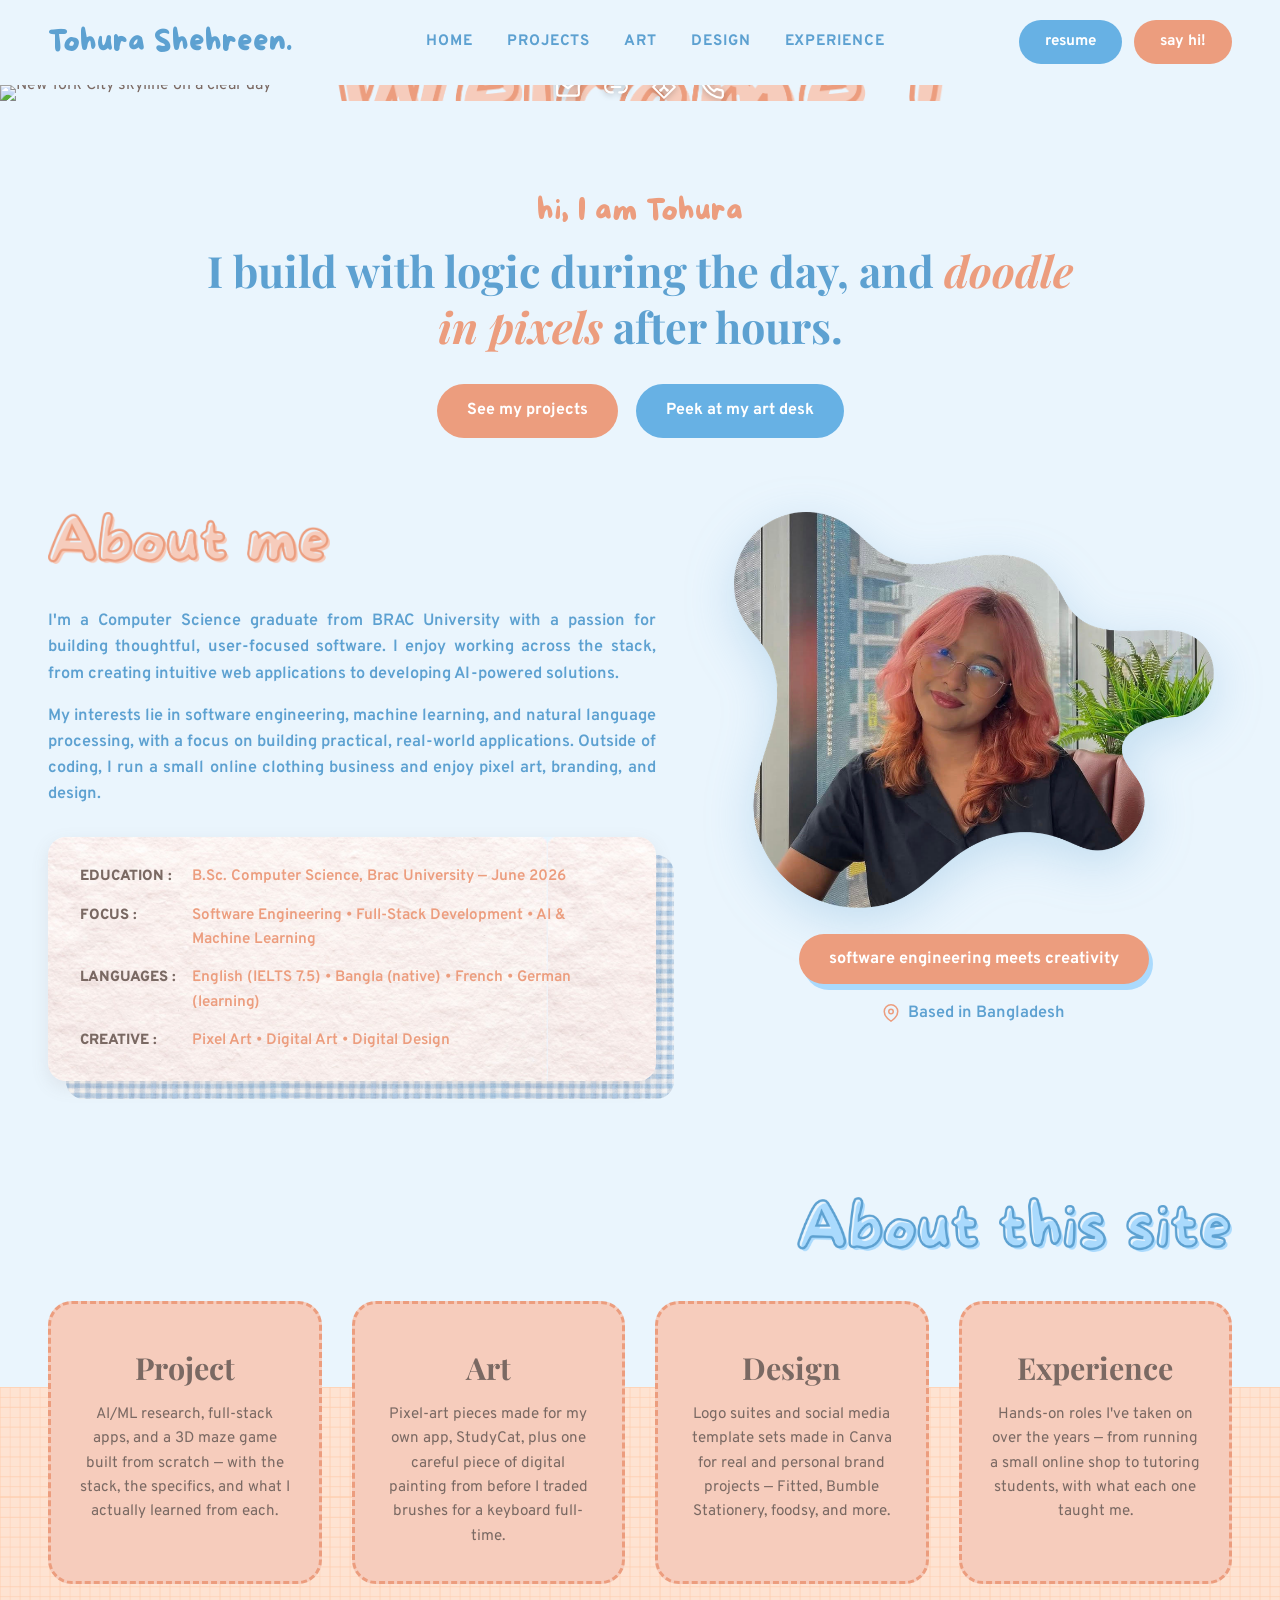
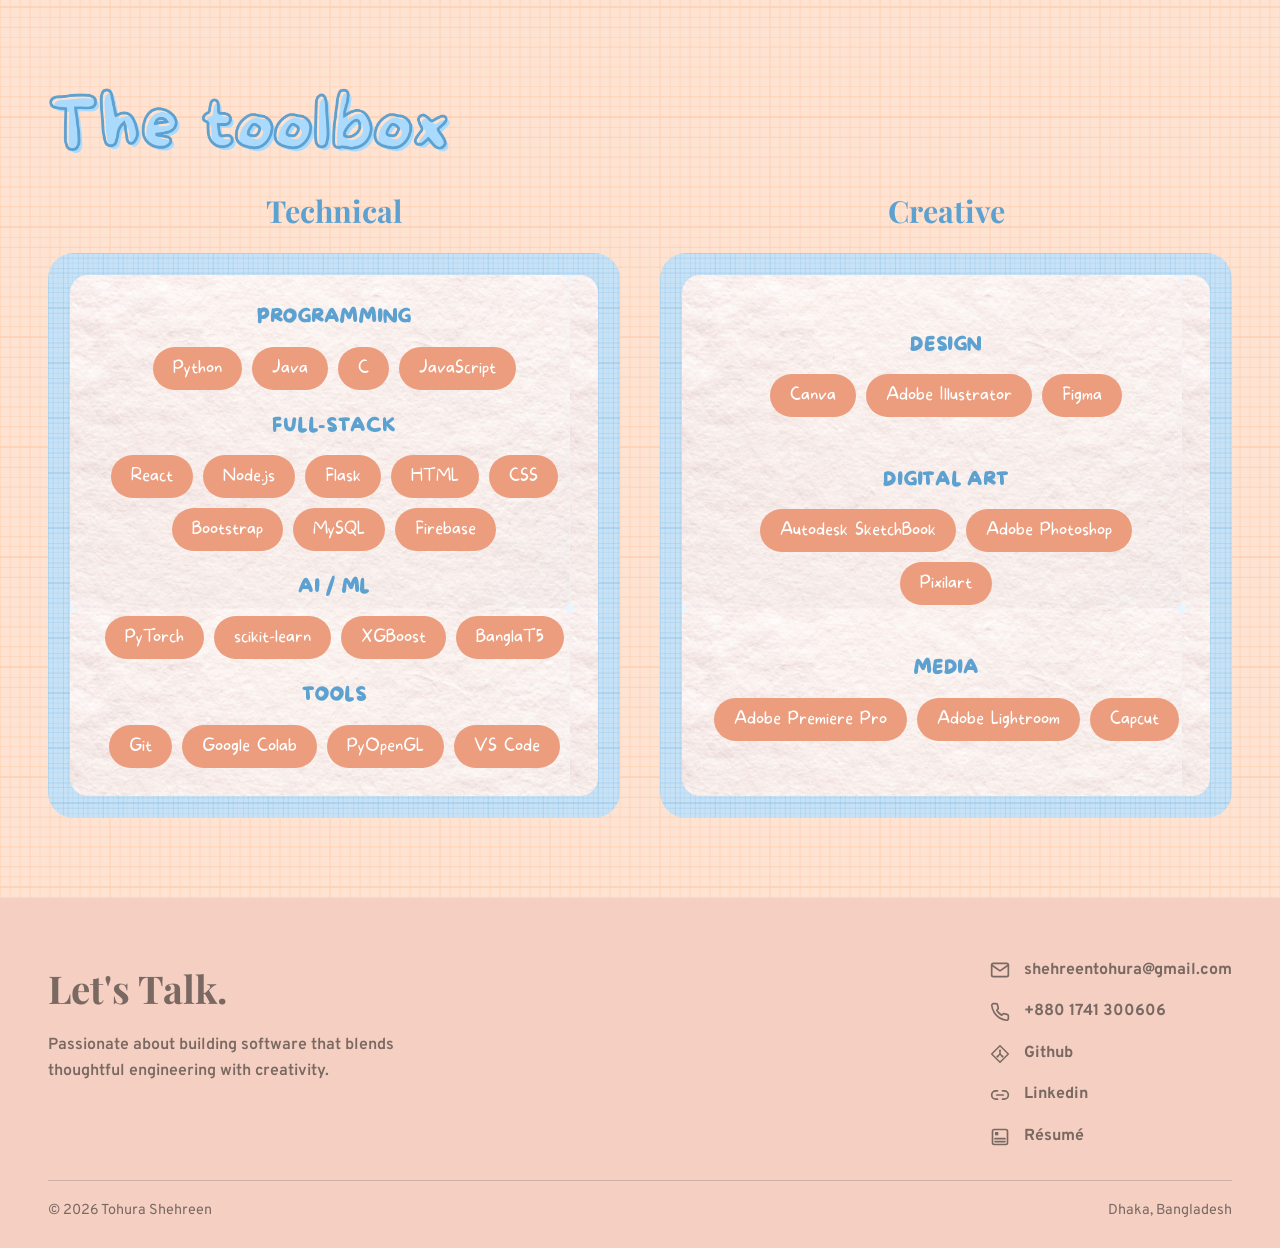
==== commit a3ecdf6e: "Add files via upload" ====
--- a/index.html
+++ b/index.html
@@ -30,7 +30,7 @@
 </header>
 
 <section class="hero">
-  <img src="assets/img/hero-skyline-pixel.png" alt="New York City skyline on a clear day" class="hero-photo">
+  <img src="assets/img/hero-skyline-pixel.jpg" alt="New York City skyline on a clear day" class="hero-photo">
   <span class="hero-copyright">© 2026 Tohura Shehreen</span>
   <img src="assets/img/text-welcome.png" alt="Welcome!" class="hero-welcome">
   <div class="hero-icons">
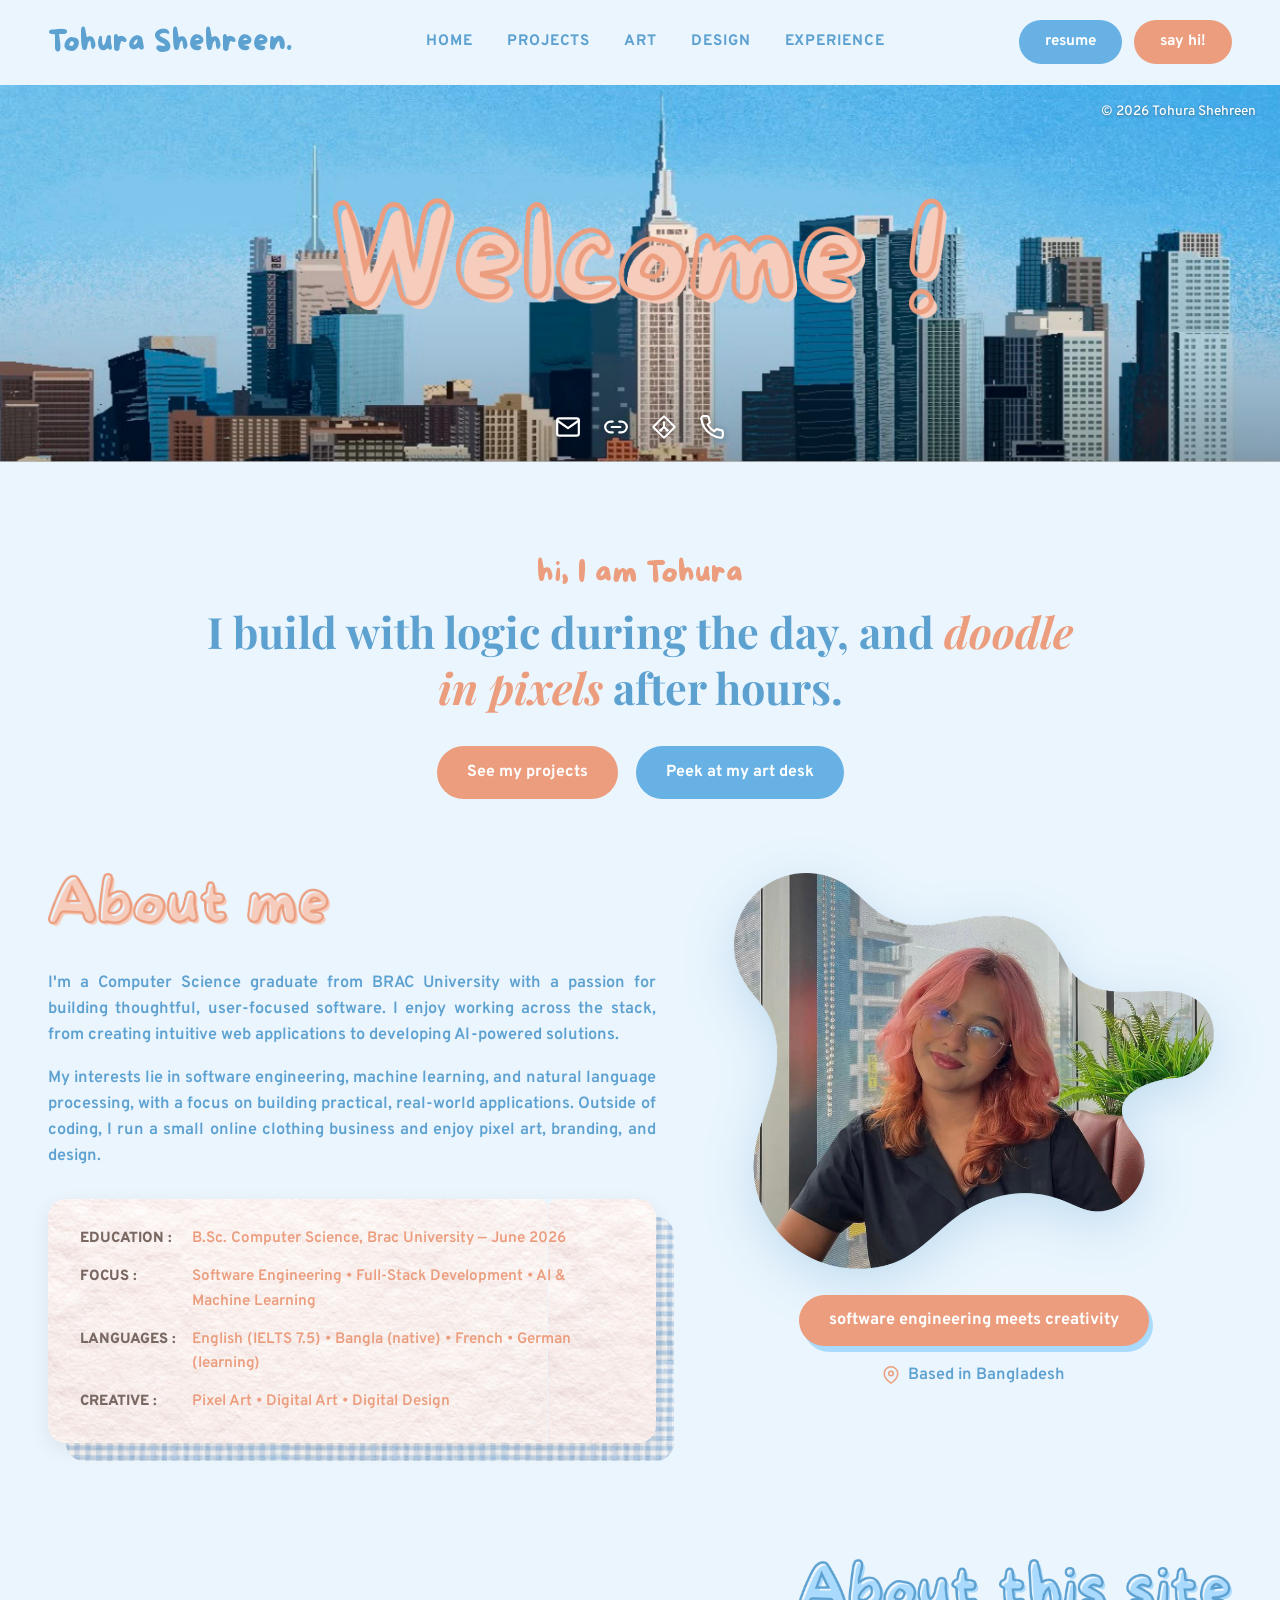
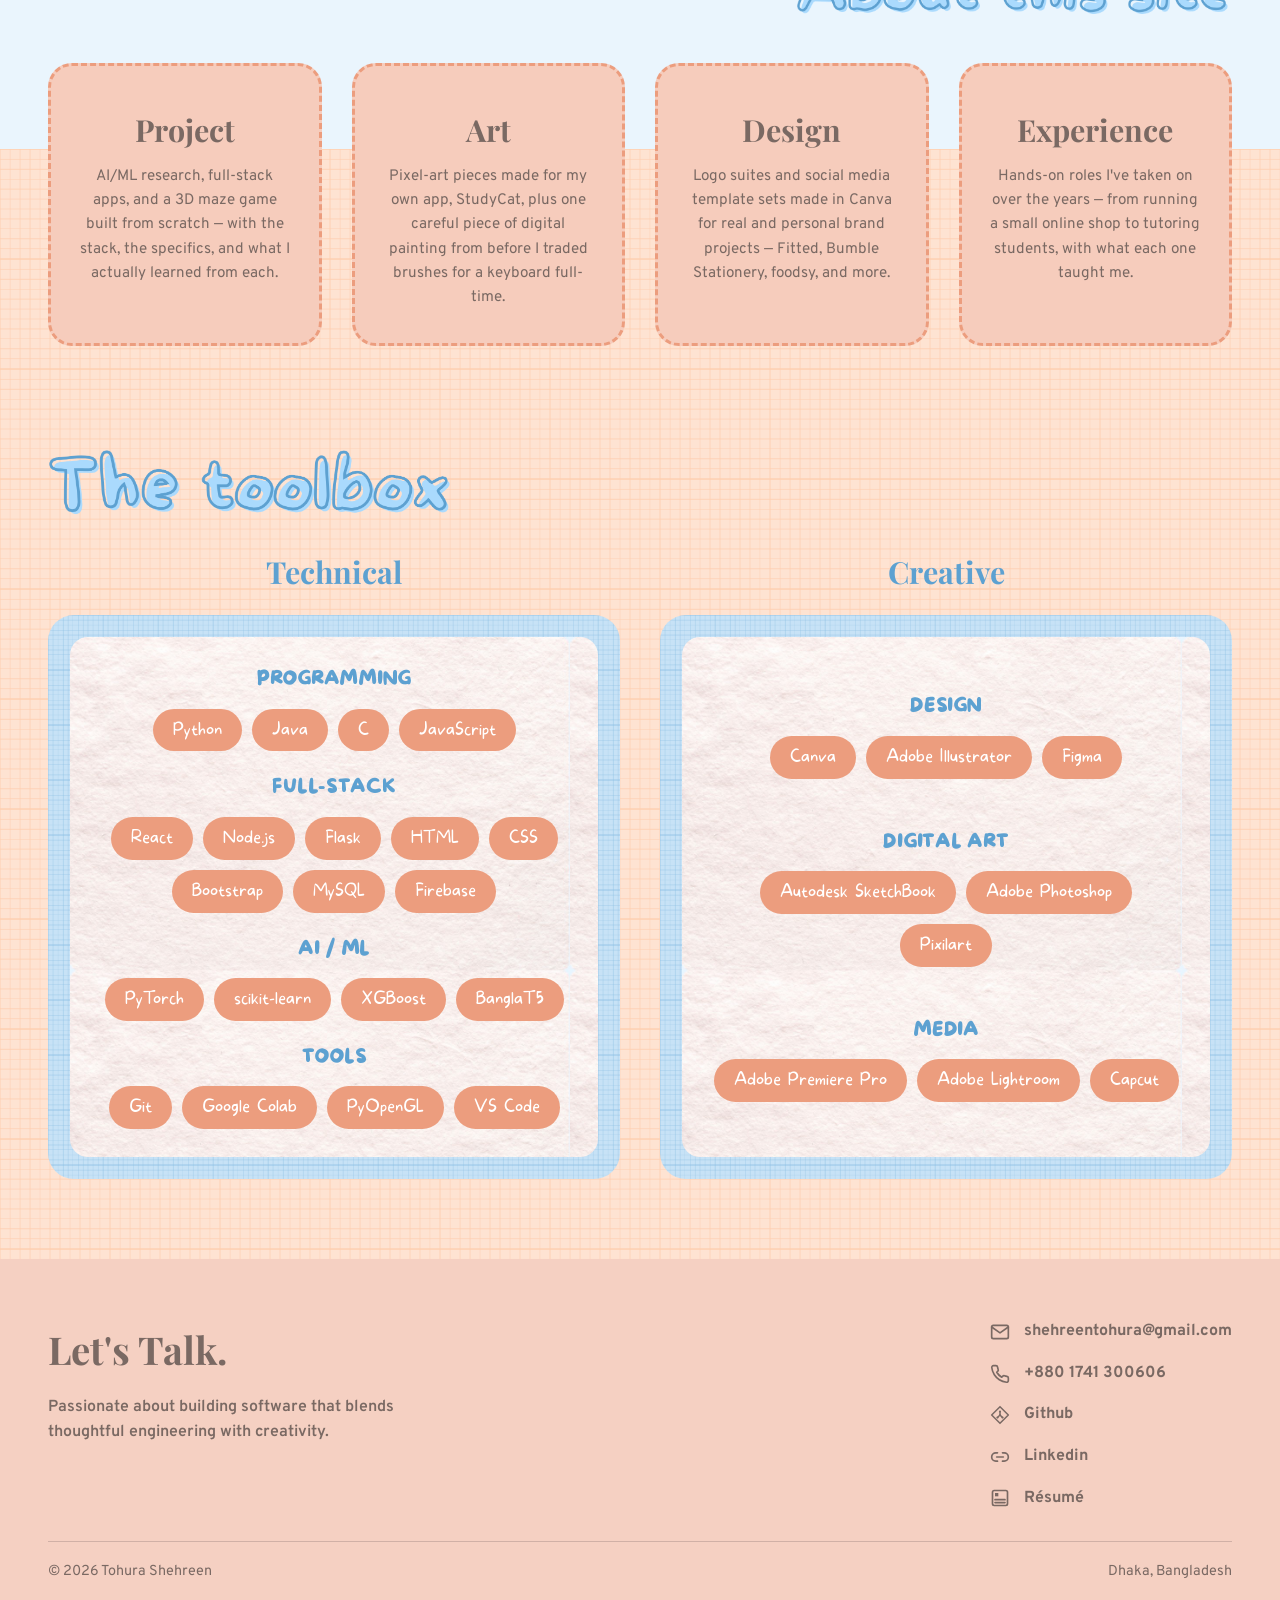
==== commit c8ddcb06: "Add files via upload" ====
--- a/index.html
+++ b/index.html
@@ -30,7 +30,7 @@
 </header>
 
 <section class="hero">
-  <img src="assets/img/hero-skyline-pixel.jpg" alt="New York City skyline on a clear day" class="hero-photo">
+  <img src="assets/img/hero-skyline-pixel.png" alt="New York City skyline on a clear day" class="hero-photo">
   <span class="hero-copyright">© 2026 Tohura Shehreen</span>
   <img src="assets/img/text-welcome.png" alt="Welcome!" class="hero-welcome">
   <div class="hero-icons">
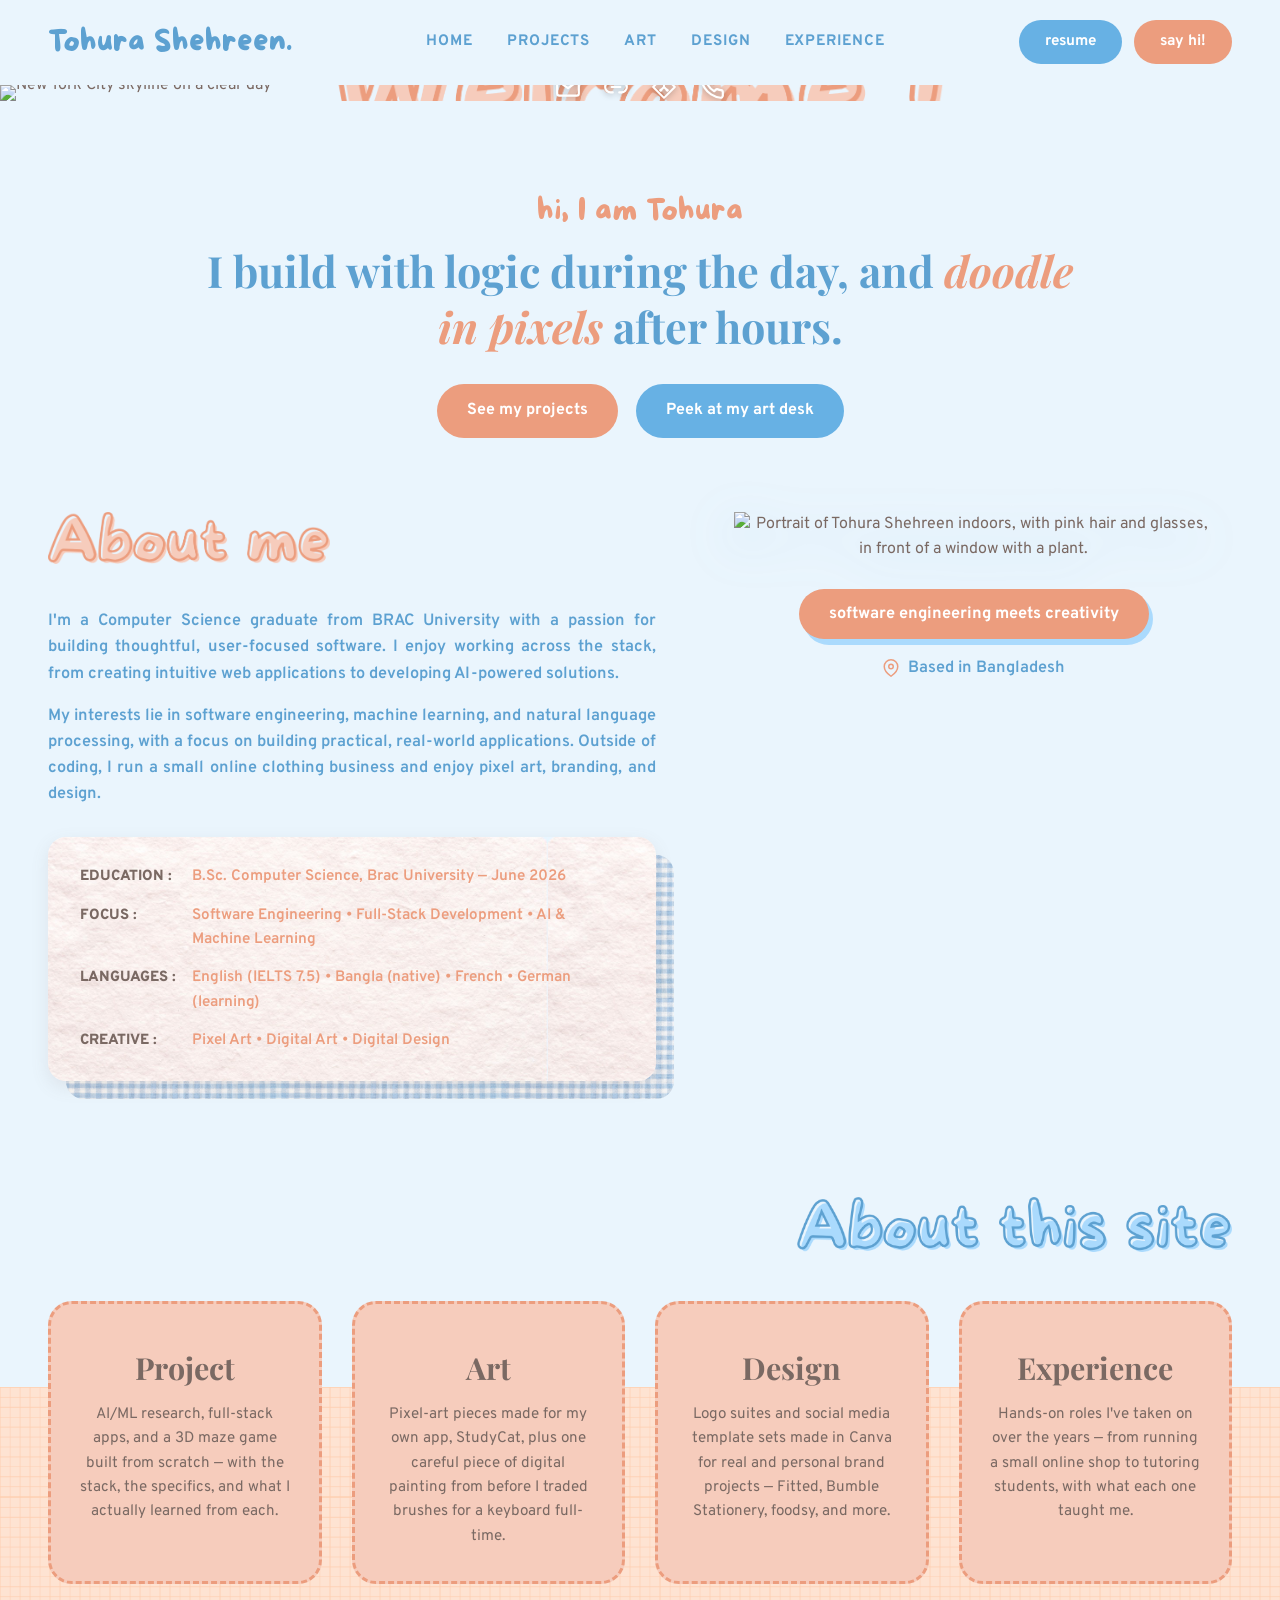
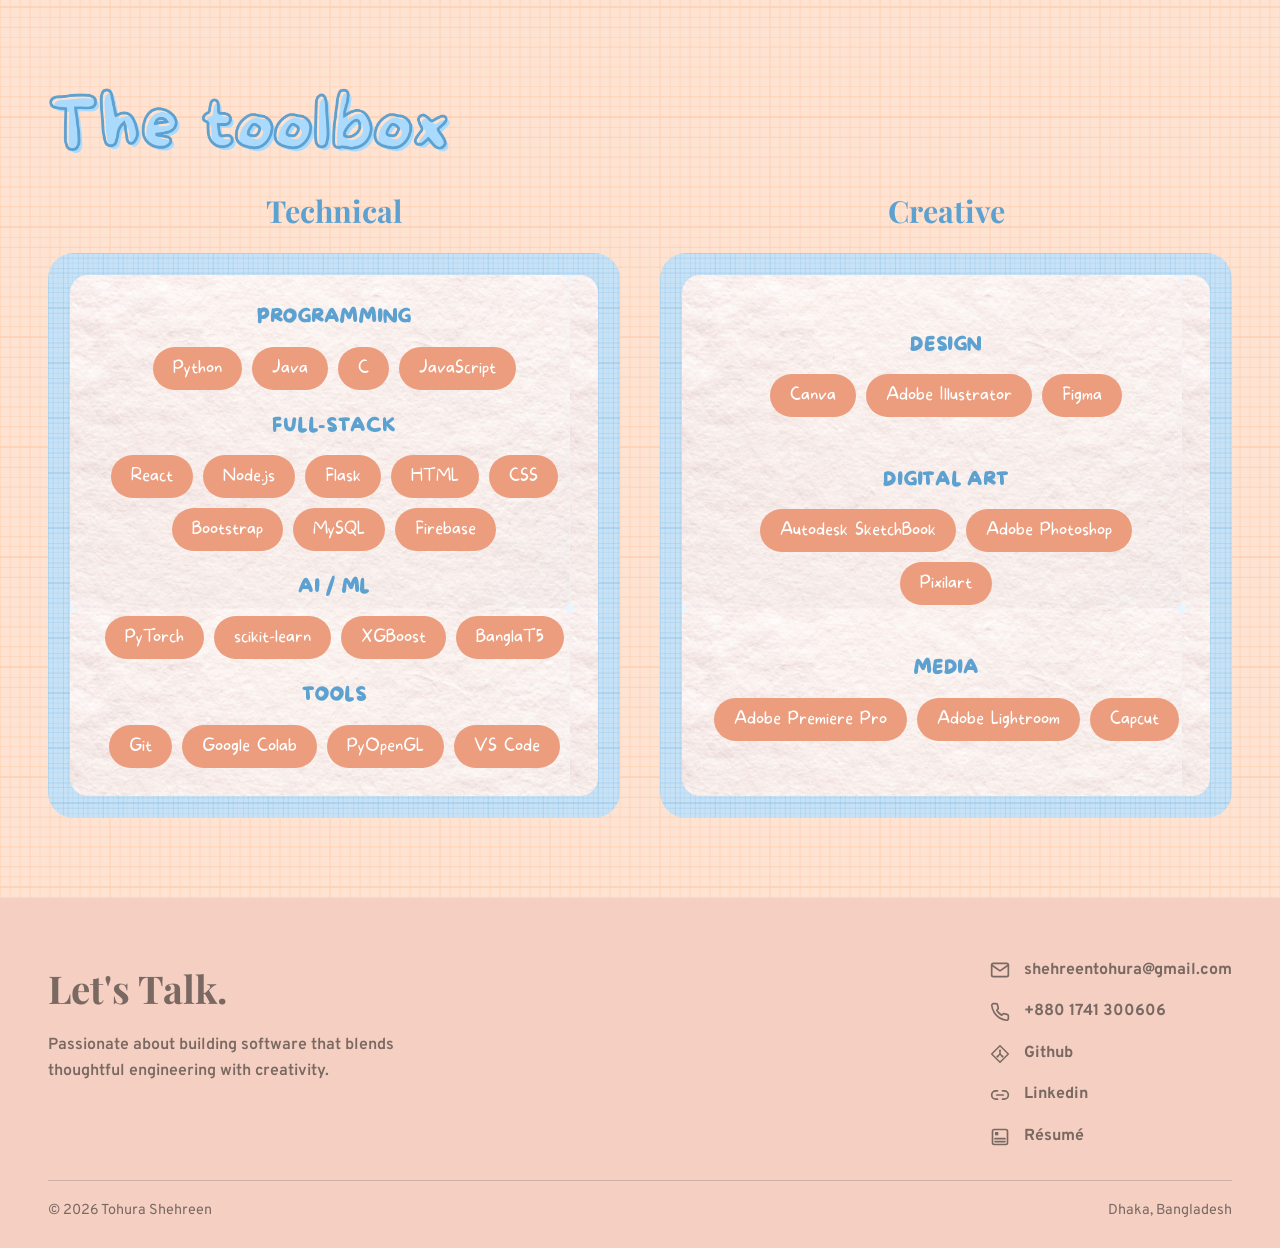
==== commit ecb33f6a: "Add files via upload" ====
--- a/index.html
+++ b/index.html
@@ -5,6 +5,9 @@
 <meta name="viewport" content="width=device-width, initial-scale=1.0">
 <title>Tohura Shehreen — Portfolio</title>
 <meta name="description" content="Tohura Shehreen — Computer Science graduate who builds with logic during the day and doodles in pixels after hours.">
+<link rel="preconnect" href="https://fonts.googleapis.com">
+<link rel="preconnect" href="https://fonts.gstatic.com" crossorigin>
+<link rel="stylesheet" href="https://fonts.googleapis.com/css2?family=Overpass:wght@400;500;600;700;800&family=Playfair+Display:ital,wght@0,600;0,700;0,800;1,600;1,700&family=Shantell+Sans:wght@300;400;500;700&family=Fredoka:wght@500;600;700&display=swap">
 <link rel="stylesheet" href="home.css">
 </head>
 <body class="home">
@@ -30,7 +33,7 @@
 </header>
 
 <section class="hero">
-  <img src="assets/img/hero-skyline-pixel.png" alt="New York City skyline on a clear day" class="hero-photo">
+  <img src="assets/img/hero-skyline-pixel.jpg" alt="New York City skyline on a clear day" class="hero-photo">
   <span class="hero-copyright">© 2026 Tohura Shehreen</span>
   <img src="assets/img/text-welcome.png" alt="Welcome!" class="hero-welcome">
   <div class="hero-icons">
@@ -65,7 +68,7 @@
   <section class="about-me" id="about">
     <div class="wrap about-grid">
       <div>
-        <img src="assets/img/text-aboutme.png" alt="About me" class="heading-img heading-aboutme">
+        <img loading="lazy" decoding="async" src="assets/img/text-aboutme.png" alt="About me" class="heading-img heading-aboutme">
         <p>I'm a Computer Science graduate from BRAC University with a passion for building thoughtful, user-focused software. I enjoy working across the stack, from creating intuitive web applications to developing AI-powered solutions.</p>
         <p>My interests lie in software engineering, machine learning, and natural language processing, with a focus on building practical, real-world applications. Outside of coding, I run a small online clothing business and enjoy pixel art, branding, and design.</p>
 
@@ -86,7 +89,7 @@
 
       <div class="about-photo">
         <div class="blob-frame">
-          <img src="assets/img/portrait-blob.png" alt="Portrait of Tohura Shehreen indoors, with pink hair and glasses, in front of a window with a plant.">
+          <img loading="lazy" decoding="async" src="assets/img/portrait-blob.webp" alt="Portrait of Tohura Shehreen indoors, with pink hair and glasses, in front of a window with a plant.">
         </div>
         <div class="tagline-badge">
           <span>software engineering meets creativity</span>
@@ -103,7 +106,7 @@
   <section class="about-site">
     <div class="wrap">
       <div class="about-site-head">
-        <img src="assets/img/text-aboutsite.png" alt="About this site" class="heading-img heading-aboutsite">
+        <img loading="lazy" decoding="async" src="assets/img/text-aboutsite.png" alt="About this site" class="heading-img heading-aboutsite">
       </div>
       <div class="site-cards">
         <a class="site-card" href="projects.html">
@@ -128,7 +131,7 @@
 
   <section class="toolbox" id="experience">
     <div class="wrap">
-      <img src="assets/img/text-toolbox.png" alt="The toolbox" class="heading-img heading-toolbox">
+      <img loading="lazy" decoding="async" src="assets/img/text-toolbox.png" alt="The toolbox" class="heading-img heading-toolbox">
       <div class="toolbox-cols">
 
         <div class="toolbox-col technical">
--- a/home.css
+++ b/home.css
@@ -4,32 +4,37 @@
    Playfair Display (serif), Overpass (body/sans)
    ========================================================= */
 
-@import url('https://fonts.googleapis.com/css2?family=Overpass:wght@400;500;600;700;800&family=Playfair+Display:ital,wght@0,600;0,700;0,800;1,600;1,700&family=Shantell+Sans:wght@300;400;500;700&family=Fredoka:wght@500;600;700&display=swap');
+/* Google Fonts (Overpass, Playfair Display, Shantell Sans, Fredoka) are now
+   loaded via <link rel="preload"/stylesheet"> tags in each page's <head>
+   instead of @import — @import blocks rendering until the imported
+   stylesheet is fetched, adding an extra network round trip before any
+   text can paint. Same fonts, same weights, just loaded sooner. */
 
 /* ---------------------------------------------------------
-   Local font files — drop your .ttf files into assets/fonts/
-   using these exact names (or edit the paths below to match
-   whatever you named them). TTF works natively in all
-   browsers, no conversion needed.
+   Local font files — served as woff2 (much smaller/faster to
+   parse) with the original .ttf as a fallback for very old
+   browsers that don't support woff2.
 ---------------------------------------------------------- */
 @font-face{
   font-family: 'More Sugar';
-  src: url('assets/fonts/MoreSugar-Regular.ttf') format('truetype');
+  src: url('assets/fonts/MoreSugar-Regular.woff2') format('woff2'),
+       url('assets/fonts/MoreSugar-Regular.ttf') format('truetype');
   font-weight: 400;
   font-display: swap;
 }
 @font-face{
   font-family: 'More Sugar';
-  src: url('assets/fonts/MoreSugar-Thin.ttf') format('truetype');
+  src: url('assets/fonts/MoreSugar-Thin.woff2') format('woff2'),
+       url('assets/fonts/MoreSugar-Thin.ttf') format('truetype');
   font-weight: 300;
   font-display: swap;
 }
-@font-face{
-  font-family: 'Playful Display';
-  src: url('assets/fonts/PlayfulDisplay-Regular.ttf') format('truetype');
-  font-weight: 600;
-  font-display: swap;
-}
+/* Note: the 'Playful Display' @font-face that used to be here pointed at
+   assets/fonts/PlayfulDisplay-Regular.ttf, a file that was never actually
+   in the project — every page load was silently failing that request.
+   The font-stack (--font-display below) already falls through to Fredoka
+   in that case, so this is exactly what was rendering before; removing
+   the dead @font-face just stops the wasted failed request. */
 
 :root{
   /* colors sampled directly from the mockup */
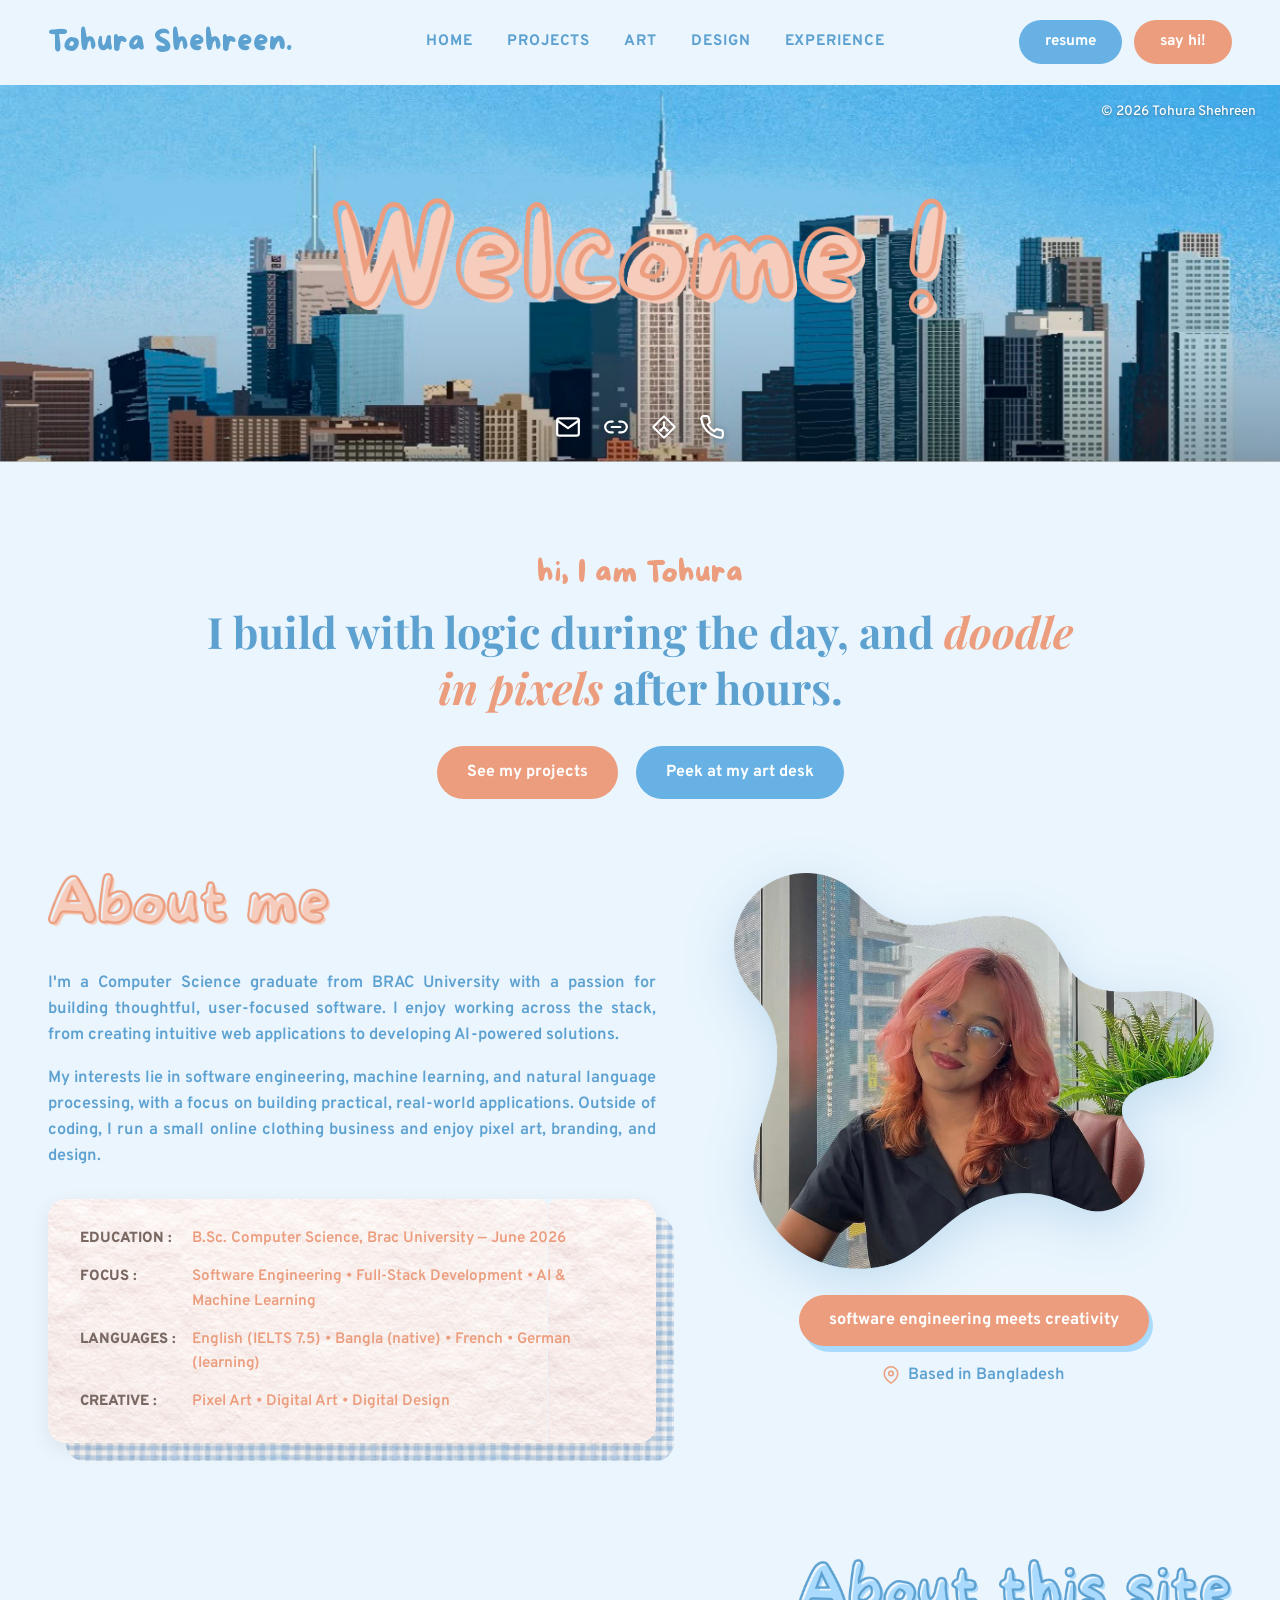
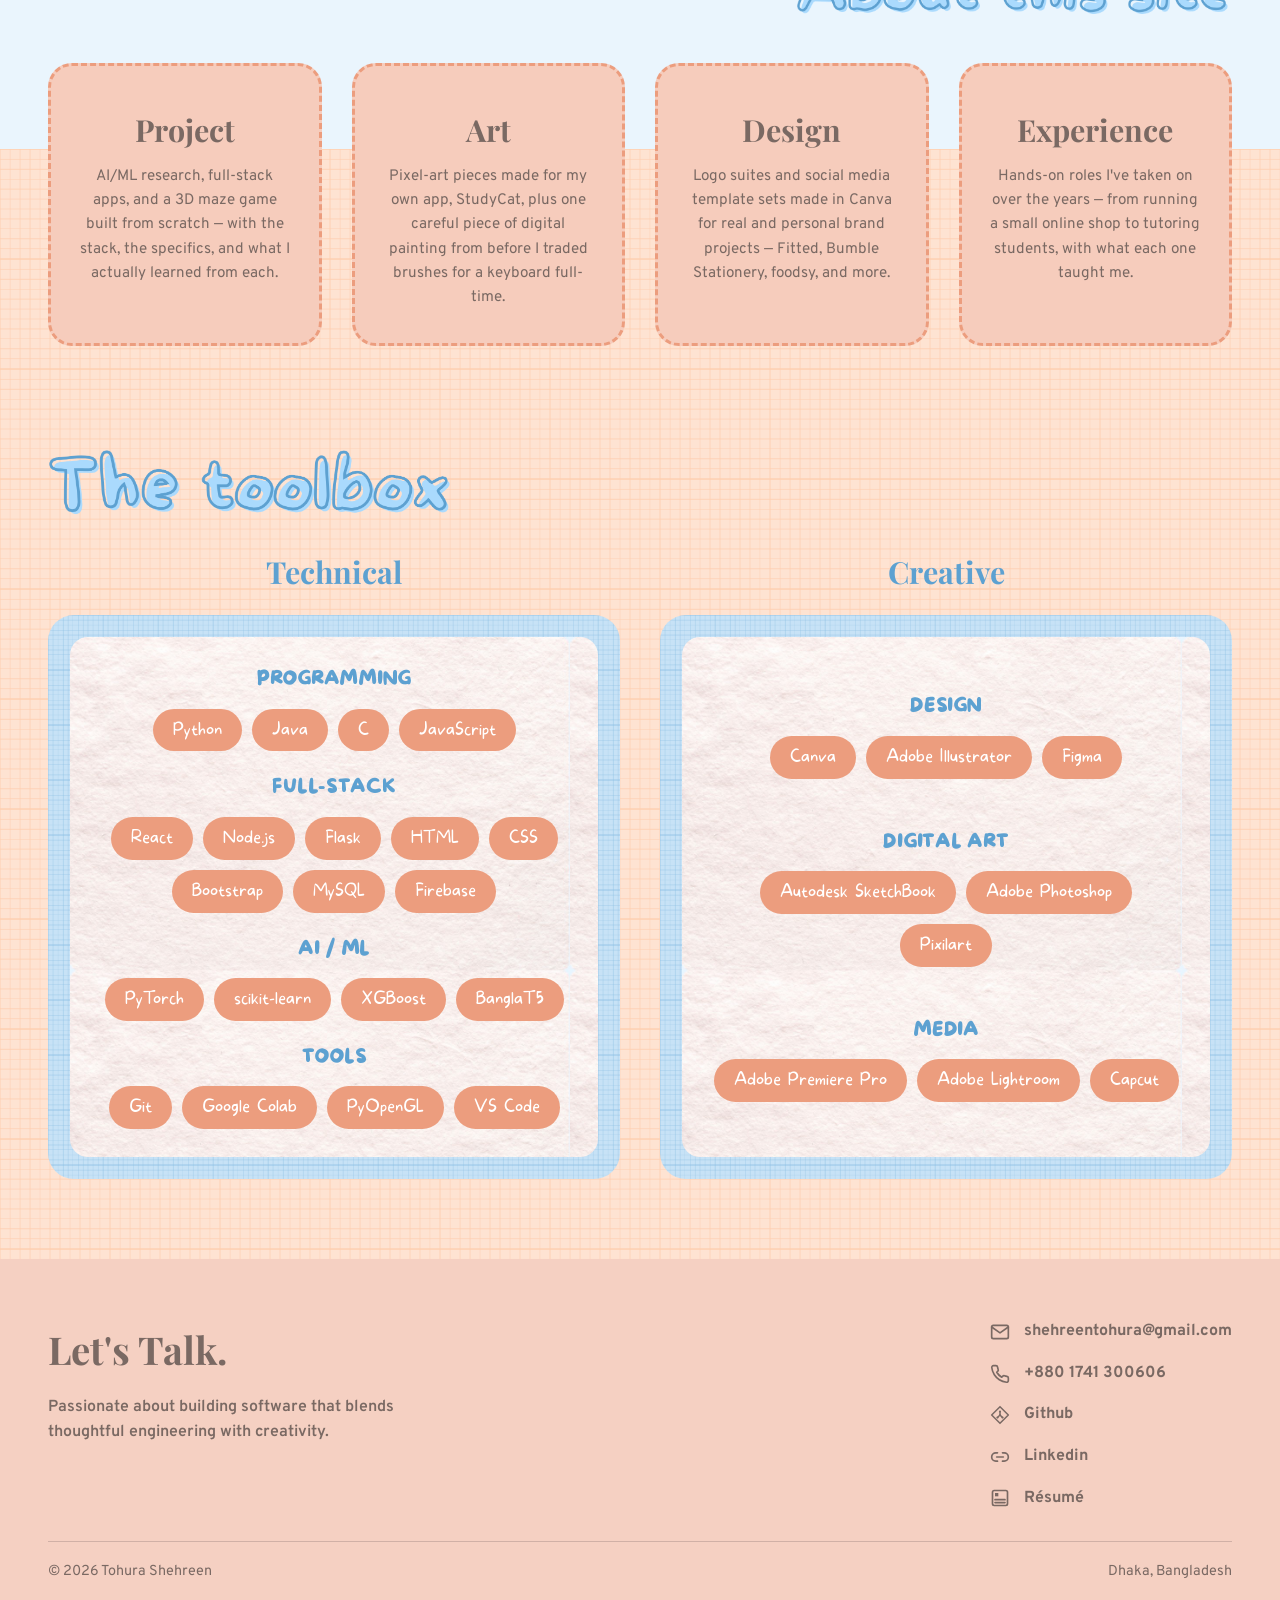
==== commit b5d74bcd: "Add files via upload" ====
--- a/index.html
+++ b/index.html
@@ -5,9 +5,6 @@
 <meta name="viewport" content="width=device-width, initial-scale=1.0">
 <title>Tohura Shehreen — Portfolio</title>
 <meta name="description" content="Tohura Shehreen — Computer Science graduate who builds with logic during the day and doodles in pixels after hours.">
-<link rel="preconnect" href="https://fonts.googleapis.com">
-<link rel="preconnect" href="https://fonts.gstatic.com" crossorigin>
-<link rel="stylesheet" href="https://fonts.googleapis.com/css2?family=Overpass:wght@400;500;600;700;800&family=Playfair+Display:ital,wght@0,600;0,700;0,800;1,600;1,700&family=Shantell+Sans:wght@300;400;500;700&family=Fredoka:wght@500;600;700&display=swap">
 <link rel="stylesheet" href="home.css">
 </head>
 <body class="home">
@@ -33,7 +30,7 @@
 </header>
 
 <section class="hero">
-  <img src="assets/img/hero-skyline-pixel.jpg" alt="New York City skyline on a clear day" class="hero-photo">
+  <img src="assets/img/hero-skyline-pixel.png" alt="New York City skyline on a clear day" class="hero-photo">
   <span class="hero-copyright">© 2026 Tohura Shehreen</span>
   <img src="assets/img/text-welcome.png" alt="Welcome!" class="hero-welcome">
   <div class="hero-icons">
@@ -68,7 +65,7 @@
   <section class="about-me" id="about">
     <div class="wrap about-grid">
       <div>
-        <img loading="lazy" decoding="async" src="assets/img/text-aboutme.png" alt="About me" class="heading-img heading-aboutme">
+        <img src="assets/img/text-aboutme.png" alt="About me" class="heading-img heading-aboutme">
         <p>I'm a Computer Science graduate from BRAC University with a passion for building thoughtful, user-focused software. I enjoy working across the stack, from creating intuitive web applications to developing AI-powered solutions.</p>
         <p>My interests lie in software engineering, machine learning, and natural language processing, with a focus on building practical, real-world applications. Outside of coding, I run a small online clothing business and enjoy pixel art, branding, and design.</p>
 
@@ -89,7 +86,7 @@
 
       <div class="about-photo">
         <div class="blob-frame">
-          <img loading="lazy" decoding="async" src="assets/img/portrait-blob.webp" alt="Portrait of Tohura Shehreen indoors, with pink hair and glasses, in front of a window with a plant.">
+          <img src="assets/img/portrait-blob.png" alt="Portrait of Tohura Shehreen indoors, with pink hair and glasses, in front of a window with a plant.">
         </div>
         <div class="tagline-badge">
           <span>software engineering meets creativity</span>
@@ -106,7 +103,7 @@
   <section class="about-site">
     <div class="wrap">
       <div class="about-site-head">
-        <img loading="lazy" decoding="async" src="assets/img/text-aboutsite.png" alt="About this site" class="heading-img heading-aboutsite">
+        <img src="assets/img/text-aboutsite.png" alt="About this site" class="heading-img heading-aboutsite">
       </div>
       <div class="site-cards">
         <a class="site-card" href="projects.html">
@@ -131,7 +128,7 @@
 
   <section class="toolbox" id="experience">
     <div class="wrap">
-      <img loading="lazy" decoding="async" src="assets/img/text-toolbox.png" alt="The toolbox" class="heading-img heading-toolbox">
+      <img src="assets/img/text-toolbox.png" alt="The toolbox" class="heading-img heading-toolbox">
       <div class="toolbox-cols">
 
         <div class="toolbox-col technical">
--- a/home.css
+++ b/home.css
@@ -4,37 +4,32 @@
    Playfair Display (serif), Overpass (body/sans)
    ========================================================= */
 
-/* Google Fonts (Overpass, Playfair Display, Shantell Sans, Fredoka) are now
-   loaded via <link rel="preload"/stylesheet"> tags in each page's <head>
-   instead of @import — @import blocks rendering until the imported
-   stylesheet is fetched, adding an extra network round trip before any
-   text can paint. Same fonts, same weights, just loaded sooner. */
+@import url('https://fonts.googleapis.com/css2?family=Overpass:wght@400;500;600;700;800&family=Playfair+Display:ital,wght@0,600;0,700;0,800;1,600;1,700&family=Shantell+Sans:wght@300;400;500;700&family=Fredoka:wght@500;600;700&display=swap');
 
 /* ---------------------------------------------------------
-   Local font files — served as woff2 (much smaller/faster to
-   parse) with the original .ttf as a fallback for very old
-   browsers that don't support woff2.
+   Local font files — drop your .ttf files into assets/fonts/
+   using these exact names (or edit the paths below to match
+   whatever you named them). TTF works natively in all
+   browsers, no conversion needed.
 ---------------------------------------------------------- */
 @font-face{
   font-family: 'More Sugar';
-  src: url('assets/fonts/MoreSugar-Regular.woff2') format('woff2'),
-       url('assets/fonts/MoreSugar-Regular.ttf') format('truetype');
+  src: url('assets/fonts/MoreSugar-Regular.ttf') format('truetype');
   font-weight: 400;
   font-display: swap;
 }
 @font-face{
   font-family: 'More Sugar';
-  src: url('assets/fonts/MoreSugar-Thin.woff2') format('woff2'),
-       url('assets/fonts/MoreSugar-Thin.ttf') format('truetype');
+  src: url('assets/fonts/MoreSugar-Thin.ttf') format('truetype');
   font-weight: 300;
   font-display: swap;
 }
-/* Note: the 'Playful Display' @font-face that used to be here pointed at
-   assets/fonts/PlayfulDisplay-Regular.ttf, a file that was never actually
-   in the project — every page load was silently failing that request.
-   The font-stack (--font-display below) already falls through to Fredoka
-   in that case, so this is exactly what was rendering before; removing
-   the dead @font-face just stops the wasted failed request. */
+@font-face{
+  font-family: 'Playful Display';
+  src: url('assets/fonts/PlayfulDisplay-Regular.ttf') format('truetype');
+  font-weight: 600;
+  font-display: swap;
+}
 
 :root{
   /* colors sampled directly from the mockup */
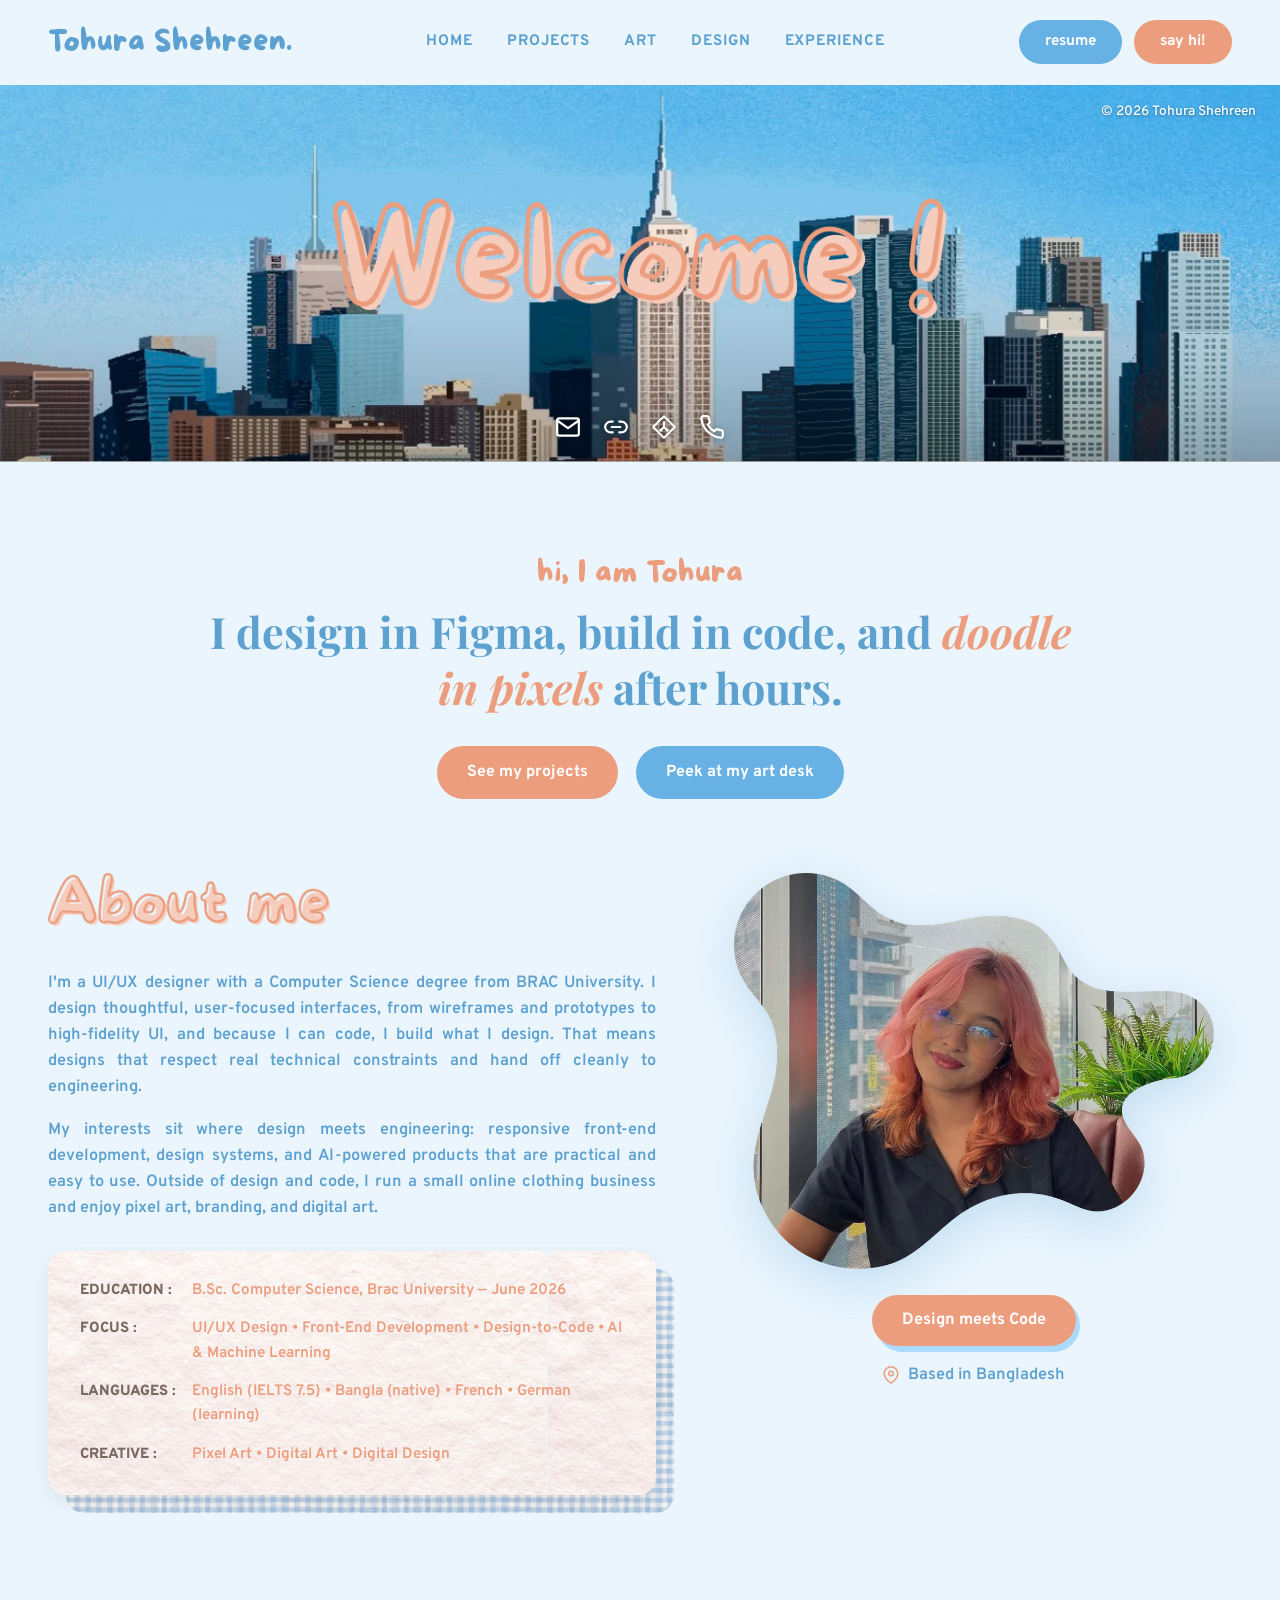
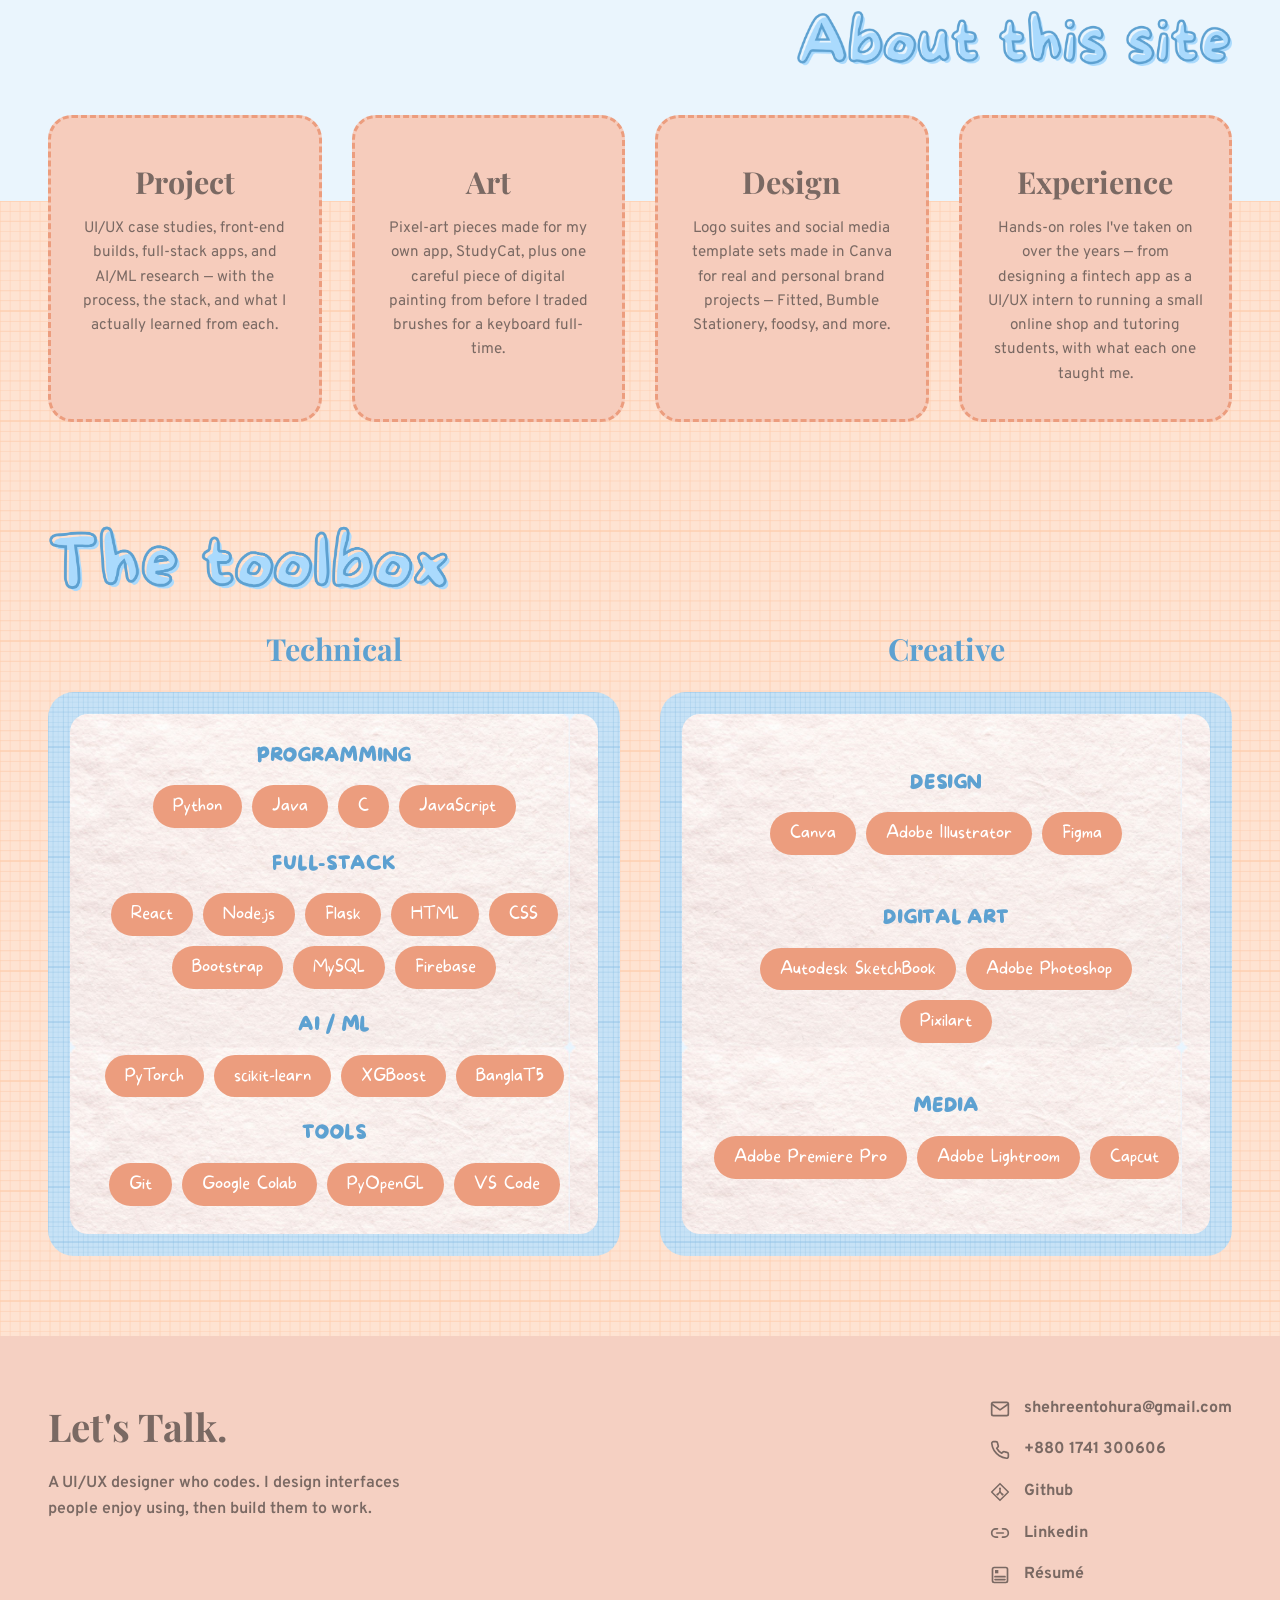
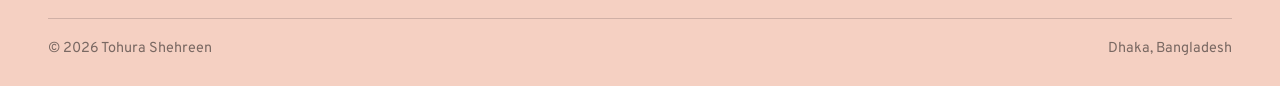
==== commit 32663ef3: "Projects updated" ====
--- a/index.html
+++ b/index.html
@@ -3,8 +3,8 @@
 <head>
 <meta charset="UTF-8">
 <meta name="viewport" content="width=device-width, initial-scale=1.0">
-<title>Tohura Shehreen — Portfolio</title>
-<meta name="description" content="Tohura Shehreen — Computer Science graduate who builds with logic during the day and doodles in pixels after hours.">
+<title>Tohura Shehreen — UI/UX Designer &amp; Developer</title>
+<meta name="description" content="Tohura Shehreen — UI/UX designer with a Computer Science background who designs in Figma, builds in code, and doodles in pixels after hours.">
 <link rel="stylesheet" href="home.css">
 </head>
 <body class="home">
@@ -54,7 +54,7 @@
   <section class="intro">
     <div class="wrap">
       <p class="hi script">hi, I am Tohura</p>
-      <h1>I build with logic during the day, and <em>doodle in pixels</em> after hours.</h1>
+      <h1>I design in Figma, build in code, and <em>doodle in pixels</em> after hours.</h1>
       <div class="intro-actions">
         <a class="btn btn-coral" href="projects.html">See my projects</a>
         <a class="btn btn-blue" href="art.html">Peek at my art desk</a>
@@ -66,8 +66,8 @@
     <div class="wrap about-grid">
       <div>
         <img src="assets/img/text-aboutme.png" alt="About me" class="heading-img heading-aboutme">
-        <p>I'm a Computer Science graduate from BRAC University with a passion for building thoughtful, user-focused software. I enjoy working across the stack, from creating intuitive web applications to developing AI-powered solutions.</p>
-        <p>My interests lie in software engineering, machine learning, and natural language processing, with a focus on building practical, real-world applications. Outside of coding, I run a small online clothing business and enjoy pixel art, branding, and design.</p>
+        <p>I'm a UI/UX designer with a Computer Science degree from BRAC University. I design thoughtful, user-focused interfaces, from wireframes and prototypes to high-fidelity UI, and because I can code, I build what I design. That means designs that respect real technical constraints and hand off cleanly to engineering.</p>
+        <p>My interests sit where design meets engineering: responsive front-end development, design systems, and AI-powered products that are practical and easy to use. Outside of design and code, I run a small online clothing business and enjoy pixel art, branding, and digital art.</p>
 
         <div class="fact-card">
           <div class="ribbon" aria-hidden="true"></div>
@@ -75,7 +75,7 @@
             <dt>EDUCATION</dt>
             <dd>B.Sc. Computer Science, Brac University — June 2026</dd>
             <dt>FOCUS</dt>
-            <dd>Software Engineering • Full-Stack Development • AI &amp; Machine Learning</dd>
+            <dd>UI/UX Design • Front-End Development • Design-to-Code • AI &amp; Machine Learning</dd>
             <dt>LANGUAGES</dt>
             <dd>English (IELTS 7.5) • Bangla (native) • French • German (learning)</dd>
             <dt>CREATIVE</dt>
@@ -89,7 +89,7 @@
           <img src="assets/img/portrait-blob.png" alt="Portrait of Tohura Shehreen indoors, with pink hair and glasses, in front of a window with a plant.">
         </div>
         <div class="tagline-badge">
-          <span>software engineering meets creativity</span>
+          <span>Design meets Code</span>
         </div>
         <p class="based-in">
           <svg viewBox="0 0 24 24" fill="none" stroke="currentColor" stroke-width="2" stroke-linecap="round" stroke-linejoin="round"><path d="M21 10c0 7-9 13-9 13s-9-6-9-13a9 9 0 0 1 18 0z"/><circle cx="12" cy="10" r="3"/></svg>
@@ -108,7 +108,7 @@
       <div class="site-cards">
         <a class="site-card" href="projects.html">
           <h3>Project</h3>
-          <p>AI/ML research, full-stack apps, and a 3D maze game built from scratch — with the stack, the specifics, and what I actually learned from each.</p>
+          <p>UI/UX case studies, front-end builds, full-stack apps, and AI/ML research — with the process, the stack, and what I actually learned from each.</p>
         </a>
         <a class="site-card" href="art.html">
           <h3>Art</h3>
@@ -120,7 +120,7 @@
         </a>
         <a class="site-card" href="experience.html">
           <h3>Experience</h3>
-          <p>Hands-on roles I've taken on over the years — from running a small online shop to tutoring students, with what each one taught me.</p>
+          <p>Hands-on roles I've taken on over the years — from designing a fintech app as a UI/UX intern to running a small online shop and tutoring students, with what each one taught me.</p>
         </a>
       </div>
     </div>
@@ -201,7 +201,7 @@
     <div class="footer-grid">
       <div>
         <h2>Let's Talk.</h2>
-        <p>Passionate about building software that blends thoughtful engineering with creativity.</p>
+        <p>A UI/UX designer who codes. I design interfaces people enjoy using, then build them to work.</p>
       </div>
       <ul class="contact-list">
         <li>
